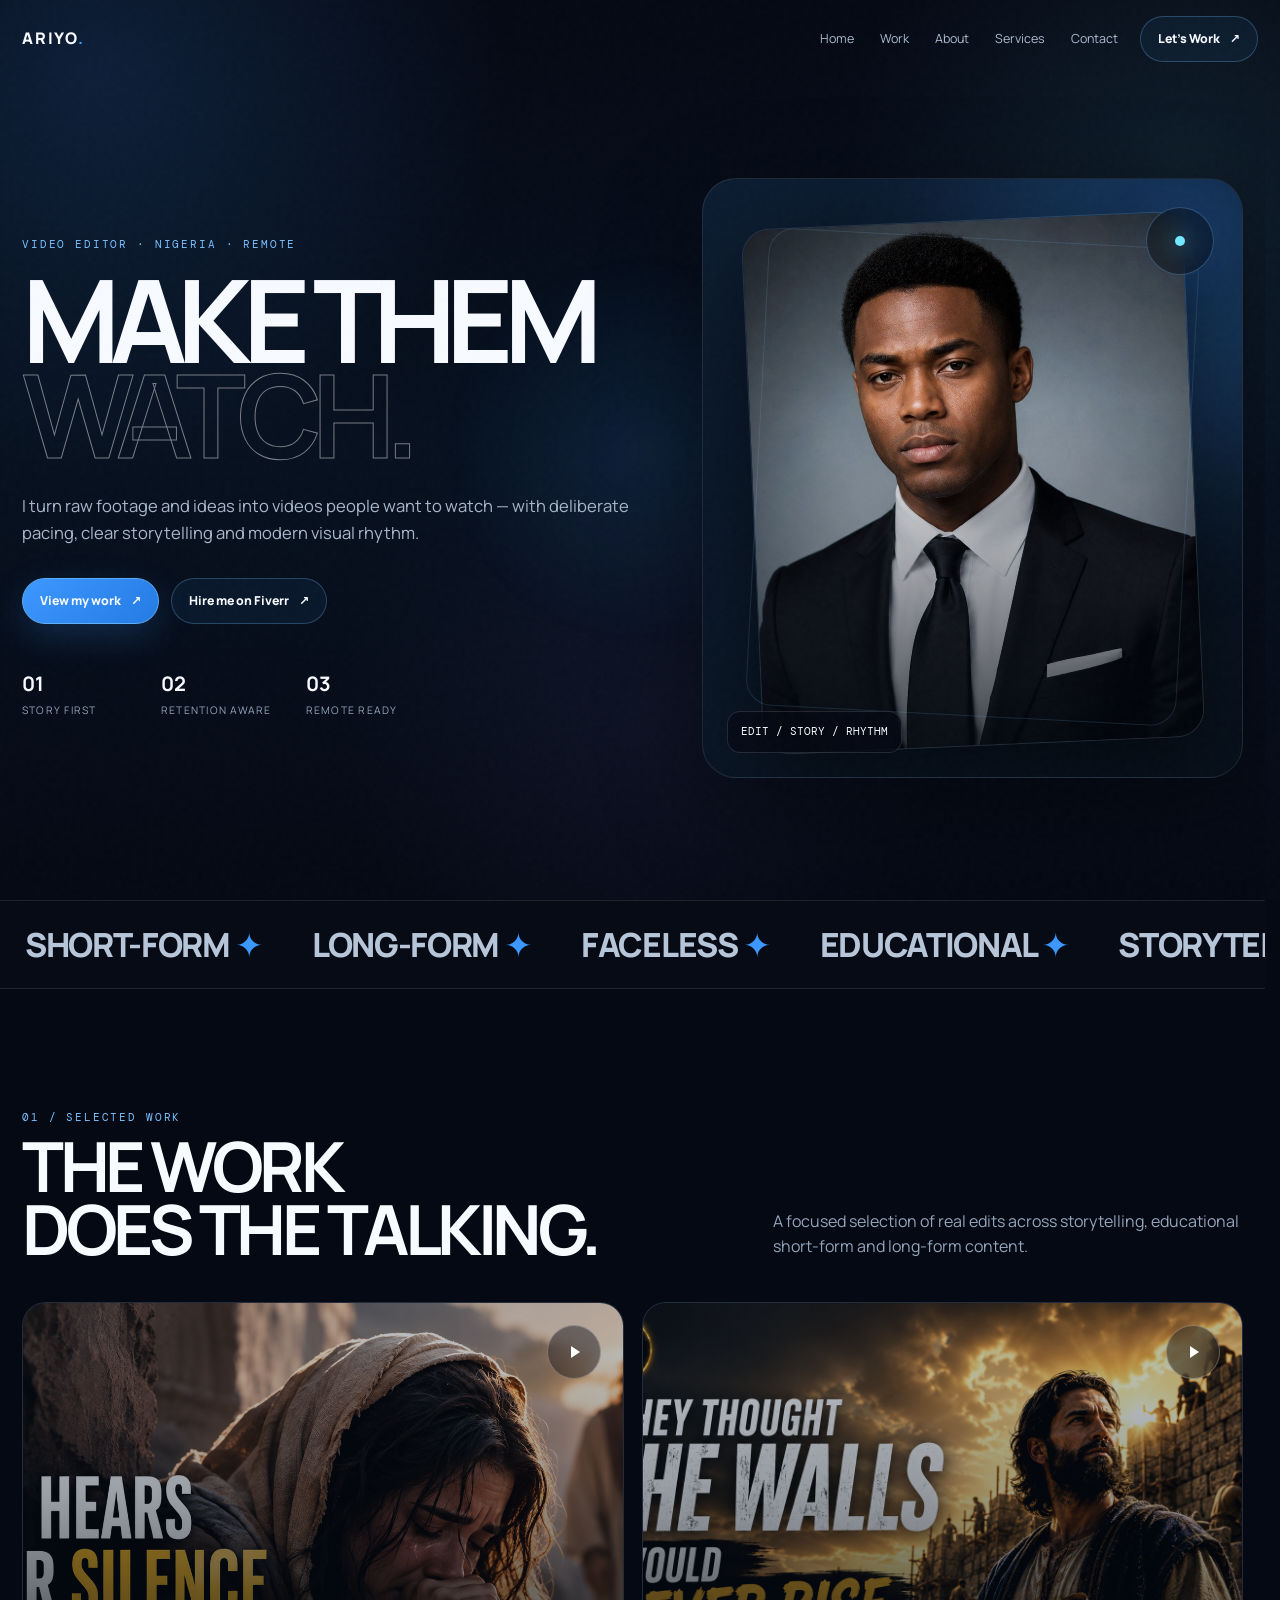
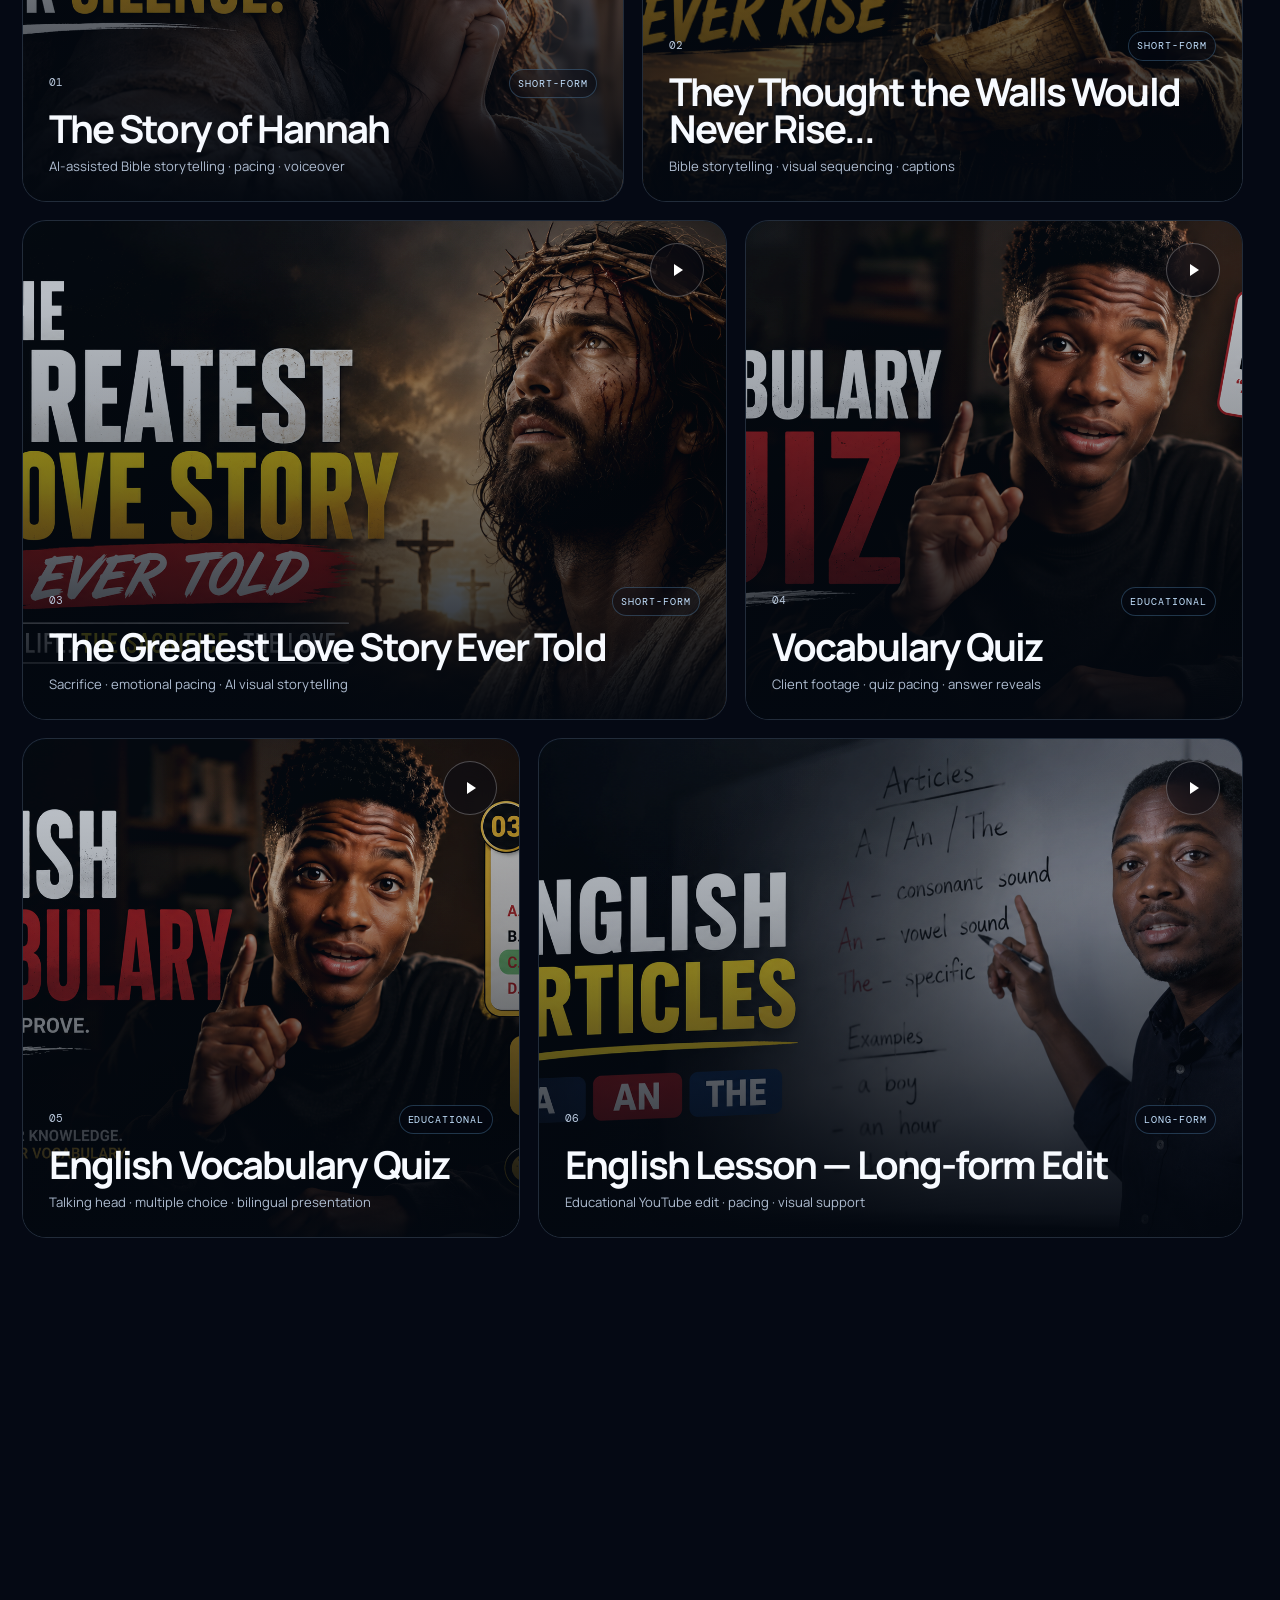
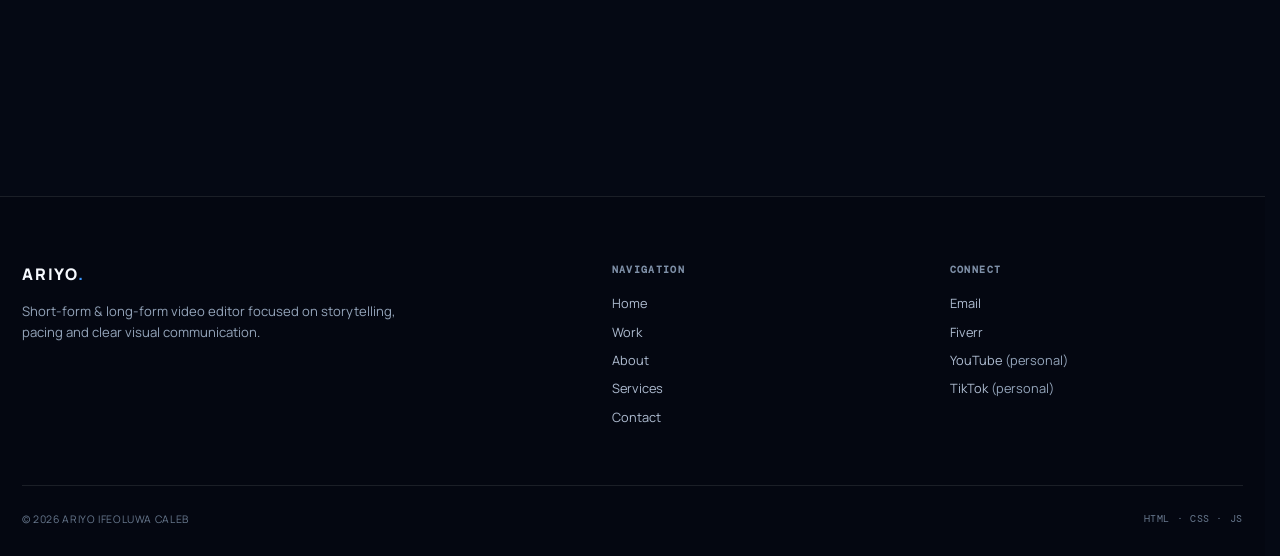
==== index.html @ 1260d775 "added files via upload added files via upload" ====
<!doctype html><html lang="en"><head><meta charset="utf-8"><meta name="viewport" content="width=device-width,initial-scale=1,viewport-fit=cover"><meta name="theme-color" content="#050914"><meta name="color-scheme" content="dark"><meta name="description" content="Ariyo Ifeoluwa Caleb — video editor specializing in short-form, long-form, educational and faceless content."><meta property="og:title" content="ARIYO — Video Editor Portfolio"><meta property="og:description" content="Ariyo Ifeoluwa Caleb — video editor specializing in short-form, long-form, educational and faceless content."><meta property="og:type" content="website"><link rel="icon" href="/assets/images/favicon.svg"><link rel="stylesheet" href="/assets/css/style.css"><title>ARIYO — Video Editor Portfolio</title></head><body><a class="skip" href="#main">Skip to content</a><div class="progress"></div><div class="cursor-glow"></div><div class="noise"></div><div class="page-loading"><div class="loader" aria-label="Loading"></div></div><header class="site-header"><div class="container nav"><a class="brand" href="/">ARIYO<span>.</span></a><button class="menu-btn" aria-label="Open navigation" aria-expanded="false"></button><nav class="nav-links" aria-label="Primary navigation"><a class="active" href="/">Home</a><a class="" href="/work/">Work</a><a class="" href="/about/">About</a><a class="" href="/services/">Services</a><a class="" href="/contact/">Contact</a></nav><a class="nav-cta" href="/contact/">Let's Work <span>↗</span></a></div></header><main id="main">
<section class="hero"><div class="container hero-grid"><div class="reveal"><div class="eyebrow">Video Editor · Nigeria · Remote</div><h1>MAKE THEM <span class="outline">WATCH.</span></h1><p class="hero-copy">I turn raw footage and ideas into videos people want to watch — with deliberate pacing, clear storytelling and modern visual rhythm.</p><div class="actions"><a class="btn primary magnetic" href="/work/">View my work <span class="arrow">↗</span></a><a class="btn magnetic" href="https://www.fiverr.com/caleb_ariyo" target="_blank" rel="noopener">Hire me on Fiverr <span class="arrow">↗</span></a></div><div class="hero-meta"><div class="stat"><strong>01</strong><span>Story first</span></div><div class="stat"><strong>02</strong><span>Retention aware</span></div><div class="stat"><strong>03</strong><span>Remote ready</span></div></div></div><div class="hero-visual reveal" data-tilt><div class="portrait-wrap"><img src="/assets/images/profile.jpg" alt="Ariyo Ifeoluwa Caleb" width="1000" height="1000" fetchpriority="high"><div class="portrait-shade"></div></div><div class="hero-orbit" aria-hidden="true"></div><div class="hero-badge mono">EDIT / STORY / RHYTHM</div></div></div></section>
<div class="marquee" aria-label="Services"><div class="marquee-track"><span>SHORT-FORM <b>✦</b></span><span>LONG-FORM <b>✦</b></span><span>FACELESS <b>✦</b></span><span>EDUCATIONAL <b>✦</b></span><span>STORYTELLING <b>✦</b></span><span>SHORT-FORM <b>✦</b></span><span>LONG-FORM <b>✦</b></span><span>FACELESS <b>✦</b></span><span>EDUCATIONAL <b>✦</b></span><span>STORYTELLING <b>✦</b></span></div></div>
<section><div class="container"><div class="section-head reveal"><div><div class="eyebrow">01 / Selected work</div><h2>THE WORK<br>DOES THE TALKING.</h2></div><p>A focused selection of real edits across storytelling, educational short-form and long-form content.</p></div><div class="work-grid"><a class="project-card reveal" data-tilt data-category="short-form faceless" href="/projects/hannah/"><div class="project-media"><img src="/assets/images/hannah.png" alt="The Story of Hannah project still" loading="lazy" width="960"><div class="project-overlay"></div></div><div class="play-indicator" aria-hidden="true"></div><div class="project-info"><div class="project-top"><span class="project-number">01</span><span class="tag">Short-form</span></div><h3>The Story of Hannah</h3><p>AI-assisted Bible storytelling · pacing · voiceover</p></div></a><a class="project-card reveal" data-tilt data-category="short-form faceless" href="/projects/nehemiah/"><div class="project-media"><img src="/assets/images/nehemiah.png" alt="They Thought the Walls Would Never Rise... project still" loading="lazy" width="960"><div class="project-overlay"></div></div><div class="play-indicator" aria-hidden="true"></div><div class="project-info"><div class="project-top"><span class="project-number">02</span><span class="tag">Short-form</span></div><h3>They Thought the Walls Would Never Rise...</h3><p>Bible storytelling · visual sequencing · captions</p></div></a><a class="project-card reveal" data-tilt data-category="short-form faceless" href="/projects/jesus-love/"><div class="project-media"><img src="/assets/images/jesus-love.png" alt="The Greatest Love Story Ever Told project still" loading="lazy" width="960"><div class="project-overlay"></div></div><div class="play-indicator" aria-hidden="true"></div><div class="project-info"><div class="project-top"><span class="project-number">03</span><span class="tag">Short-form</span></div><h3>The Greatest Love Story Ever Told</h3><p>Sacrifice · emotional pacing · AI visual storytelling</p></div></a><a class="project-card reveal" data-tilt data-category="short-form educational" href="/projects/quiz-1/"><div class="project-media"><img src="/assets/images/quiz-1.png" alt="Vocabulary Quiz project still" loading="lazy" width="960"><div class="project-overlay"></div></div><div class="play-indicator" aria-hidden="true"></div><div class="project-info"><div class="project-top"><span class="project-number">04</span><span class="tag">Educational</span></div><h3>Vocabulary Quiz</h3><p>Client footage · quiz pacing · answer reveals</p></div></a><a class="project-card reveal" data-tilt data-category="short-form educational" href="/projects/quiz-2/"><div class="project-media"><img src="/assets/images/quiz-2.png" alt="English Vocabulary Quiz project still" loading="lazy" width="960"><div class="project-overlay"></div></div><div class="play-indicator" aria-hidden="true"></div><div class="project-info"><div class="project-top"><span class="project-number">05</span><span class="tag">Educational</span></div><h3>English Vocabulary Quiz</h3><p>Talking head · multiple choice · bilingual presentation</p></div></a><a class="project-card reveal" data-tilt data-category="long-form educational" href="/projects/long-form/"><div class="project-media"><img src="/assets/images/long-form.png" alt="English Lesson — Long-form Edit project still" loading="lazy" width="960"><div class="project-overlay"></div></div><div class="play-indicator" aria-hidden="true"></div><div class="project-info"><div class="project-top"><span class="project-number">06</span><span class="tag">Long-form</span></div><h3>English Lesson — Long-form Edit</h3><p>Educational YouTube edit · pacing · visual support</p></div></a></div></div></section>
<section><div class="container split"><div class="reveal"><div class="eyebrow">02 / My approach</div></div><div class="reveal"><p class="big-copy">Good editing isn't about adding the most effects. It's about knowing <em>when to cut</em>, what to emphasize, and how to make the next second feel worth watching.</p><div class="feature-list"><div class="feature"><div class="num">01</div><div><h3>Story first</h3><p>Every cut should serve the idea, emotion or momentum of the video.</p></div></div><div class="feature"><div class="num">02</div><div><h3>Details matter</h3><p>Captions, sound, visual consistency and pacing all shape the final experience.</p></div></div><div class="feature"><div class="num">03</div><div><h3>Always learning</h3><p>I keep refining my workflow and exploring better ways to turn raw footage into engaging content.</p></div></div></div></div></div></section>
<section><div class="container"><div class="reel-strip"><div class="mini-panel reveal"><div class="eyebrow">SHORT-FORM</div><h3>Built for attention.</h3><p>Fast, clear edits for Reels, TikTok and YouTube Shorts — from talking heads to faceless storytelling.</p></div><div class="mini-panel reveal"><div class="eyebrow">LONG-FORM</div><h3>Built for clarity.</h3><p>Longer lessons and YouTube-style content shaped around structure, pacing and visual support.</p></div></div></div></section>
<section class="cta"><div class="container"><div class="cta-box reveal"><div class="eyebrow">03 / Start a project</div><h2>LET'S MAKE<br>SOMETHING WORTH WATCHING.</h2><a class="btn primary magnetic" href="/contact/">Start a conversation <span class="arrow">↗</span></a></div></div></section></main><footer class="footer"><div class="container"><div class="footer-grid"><div><a class="brand" href="/">ARIYO<span>.</span></a><p>Short-form & long-form video editor focused on storytelling, pacing and clear visual communication.</p></div><div><h4>Navigation</h4><a href="/">Home</a><a href="/work/">Work</a><a href="/about/">About</a><a href="/services/">Services</a><a href="/contact/">Contact</a></div><div><h4>Connect</h4><a href="mailto:cyrilcaleb12@gmail.com">Email</a><a href="https://www.fiverr.com/caleb_ariyo" target="_blank" rel="noopener">Fiverr</a><a href="https://www.youtube.com/@FaithMotives0" target="_blank" rel="noopener">YouTube <span class="muted">(personal)</span></a><a href="https://www.tiktok.com/@faithmotives0" target="_blank" rel="noopener">TikTok <span class="muted">(personal)</span></a></div></div><div class="copyright"><span>© <span data-year></span> ARIYO IFEOLUWA CALEB</span><span class="mono">HTML · CSS · JS</span></div></div></footer><script src="/assets/js/main.js"></script></body></html>
---- assets/css/style.css ----
@import url('https://fonts.googleapis.com/css2?family=DM+Mono:wght@400;500&family=Manrope:wght@400;500;600;700;800&display=swap');
:root{
 --bg:#050914;--bg-soft:#08111f;--panel:#0b1626;--panel-2:#0e1d31;--text:#f7faff;--muted:#94a4ba;--muted-2:#6f8098;
 --blue:#3c98ff;--blue-2:#78c1ff;--cyan:#73e9ff;--violet:#9b8cff;--lime:#c8ff73;--line:rgba(255,255,255,.095);--line-strong:rgba(120,193,255,.25);
 --max:1240px;--radius:24px;--ease:cubic-bezier(.2,.8,.2,1);--shadow:0 30px 100px rgba(0,0,0,.38);
}
*{box-sizing:border-box}html{scroll-behavior:smooth;scrollbar-gutter:stable}body{margin:0;background:var(--bg);color:var(--text);font-family:Manrope,system-ui,sans-serif;line-height:1.6;overflow-x:hidden}body:before{content:"";position:fixed;inset:0;z-index:-3;pointer-events:none;background:radial-gradient(circle at 8% 8%,rgba(60,152,255,.15),transparent 28%),radial-gradient(circle at 92% 18%,rgba(115,233,255,.08),transparent 24%),radial-gradient(circle at 50% 80%,rgba(155,140,255,.055),transparent 32%),linear-gradient(180deg,#050914 0%,#07111f 50%,#050914 100%)}body:after{content:"";position:fixed;inset:0;z-index:-2;pointer-events:none;opacity:.15;background-image:radial-gradient(rgba(255,255,255,.34) .5px,transparent .5px);background-size:6px 6px;mask-image:linear-gradient(to bottom,black,transparent 80%)}
a{color:inherit;text-decoration:none}button,input,textarea{font:inherit}button{cursor:pointer}img,video{display:block;max-width:100%}::selection{background:rgba(60,152,255,.3);color:#fff}.container{width:min(var(--max),calc(100% - 44px));margin-inline:auto}.mono,.eyebrow,.tag,.project-number,.meta-label{font-family:"DM Mono",monospace}.eyebrow{font-size:.68rem;letter-spacing:.17em;text-transform:uppercase;color:var(--blue-2)}.muted{color:var(--muted)}
.skip{position:fixed;left:16px;top:-80px;z-index:10000;padding:12px 16px;background:#fff;color:#000;border-radius:10px}.skip:focus{top:16px}.progress{position:fixed;top:0;left:0;height:2px;width:0;z-index:10001;background:linear-gradient(90deg,var(--blue),var(--cyan),var(--violet));box-shadow:0 0 20px rgba(60,152,255,.7)}
.cursor-glow{position:fixed;z-index:-1;width:420px;height:420px;border-radius:50%;pointer-events:none;transform:translate(-50%,-50%);background:radial-gradient(circle,rgba(60,152,255,.14),transparent 67%);filter:blur(12px);opacity:.8}.noise{position:fixed;inset:0;pointer-events:none;z-index:9998;opacity:.025;background-image:url("data:image/svg+xml,%3Csvg viewBox='0 0 180 180' xmlns='http://www.w3.org/2000/svg'%3E%3Cfilter id='n'%3E%3CfeTurbulence type='fractalNoise' baseFrequency='.9' numOctaves='3' stitchTiles='stitch'/%3E%3C/filter%3E%3Crect width='100%25' height='100%25' filter='url(%23n)' opacity='.8'/%3E%3C/svg%3E")}
.site-header{position:fixed;top:0;left:0;right:0;z-index:1000;padding:16px 0;transition:background .35s var(--ease),border-color .35s var(--ease),transform .35s var(--ease)}.site-header.scrolled{background:rgba(5,9,20,.72);backdrop-filter:blur(18px) saturate(130%);border-bottom:1px solid var(--line)}.nav{display:flex;align-items:center;gap:22px}.brand{font-size:1rem;font-weight:800;letter-spacing:.13em;margin-right:auto}.brand span{color:var(--blue)}.nav-links{display:flex;align-items:center;gap:26px}.nav-links a{position:relative;padding:8px 0;font-size:.78rem;color:#aebbd0}.nav-links a:after{content:"";position:absolute;left:0;bottom:2px;width:0;height:1px;background:var(--blue-2);transition:width .3s var(--ease)}.nav-links a:hover,.nav-links a.active{color:#fff}.nav-links a:hover:after,.nav-links a.active:after{width:100%}.nav-cta,.btn{display:inline-flex;align-items:center;justify-content:center;gap:10px;border:1px solid rgba(120,193,255,.28);background:rgba(60,152,255,.07);padding:12px 17px;border-radius:999px;font-size:.77rem;font-weight:800;transition:transform .35s var(--ease),box-shadow .35s var(--ease),border-color .35s var(--ease),background .35s var(--ease)}.btn.primary{background:linear-gradient(135deg,#3c98ff,#247be4);border-color:#5eafff;box-shadow:0 12px 35px rgba(60,152,255,.2)}.btn:hover,.nav-cta:hover{transform:translateY(-3px);border-color:rgba(120,193,255,.7);box-shadow:0 18px 48px rgba(60,152,255,.17)}.btn .arrow{transition:transform .3s var(--ease)}.btn:hover .arrow{transform:translate(3px,-2px)}.menu-btn{display:none;border:1px solid var(--line);background:rgba(255,255,255,.035);color:#fff;width:42px;height:42px;border-radius:13px;font-size:0}.menu-btn:before,.menu-btn:after{content:"";display:block;width:18px;height:1px;background:#fff;margin:5px auto;transition:.3s var(--ease)}.menu-btn.open:before{transform:translateY(3px) rotate(45deg)}.menu-btn.open:after{transform:translateY(-3px) rotate(-45deg)}
section{padding:120px 0;content-visibility:auto;contain-intrinsic-size:800px}.hero{min-height:100svh;padding:145px 0 90px;display:grid;align-items:center;position:relative}.hero-grid{display:grid;grid-template-columns:minmax(0,1.06fr) minmax(360px,.94fr);gap:70px;align-items:center}.hero h1{font-size:clamp(4rem,9vw,9.2rem);line-height:.83;letter-spacing:-.085em;margin:18px 0 30px;max-width:900px}.outline{color:transparent;-webkit-text-stroke:1px rgba(255,255,255,.45)}.hero-copy{font-size:1.04rem;color:#aab7ca;max-width:650px}.actions{display:flex;gap:12px;flex-wrap:wrap;margin-top:32px}.hero-meta{display:flex;gap:34px;flex-wrap:wrap;margin-top:44px}.stat{min-width:105px}.stat strong{display:block;font-size:1.25rem}.stat span{display:block;margin-top:2px;color:var(--muted);font-size:.65rem;letter-spacing:.12em;text-transform:uppercase}.hero-visual{position:relative;min-height:600px;border:1px solid var(--line);border-radius:34px;overflow:hidden;background:linear-gradient(145deg,#0d1d32,#07101b);box-shadow:var(--shadow);isolation:isolate}.hero-visual:before{content:"";position:absolute;width:420px;height:420px;right:-140px;top:-120px;border-radius:50%;background:rgba(60,152,255,.22);filter:blur(70px)}.hero-visual:after{content:"";position:absolute;inset:10%;border:1px solid rgba(120,193,255,.15);border-radius:26px;transform:rotate(3deg);transition:.7s var(--ease)}.hero-visual:hover:after{transform:rotate(0) scale(.985)}.portrait-wrap{position:absolute;inset:7% 9% 5%;border-radius:28px;overflow:hidden;border:1px solid rgba(255,255,255,.1);transform:rotate(-2.5deg);transition:.7s var(--ease);box-shadow:0 30px 80px rgba(0,0,0,.45)}.hero-visual:hover .portrait-wrap{transform:rotate(0) scale(1.02)}.portrait-wrap img{width:100%;height:100%;object-fit:cover;object-position:center top;filter:saturate(.9) contrast(1.04)}.portrait-shade{position:absolute;inset:0;background:linear-gradient(180deg,transparent 35%,rgba(3,8,16,.76) 100%)}.hero-badge{position:absolute;left:24px;bottom:24px;z-index:3;padding:11px 13px;border:1px solid rgba(255,255,255,.12);border-radius:13px;background:rgba(5,9,20,.62);backdrop-filter:blur(14px);font-size:.68rem}.hero-orbit{position:absolute;right:28px;top:28px;z-index:3;width:68px;height:68px;border-radius:50%;border:1px solid rgba(120,193,255,.3);display:grid;place-items:center;background:rgba(5,9,20,.38);backdrop-filter:blur(12px);box-shadow:0 0 50px rgba(60,152,255,.12)}.hero-orbit:after{content:"";width:10px;height:10px;border-radius:50%;background:var(--cyan);box-shadow:0 0 24px var(--cyan)}
.marquee{overflow:hidden;border-block:1px solid var(--line);padding:17px 0;background:rgba(255,255,255,.012)}.marquee-track{display:flex;width:max-content;animation:marquee 28s linear infinite}.marquee span{font-size:clamp(1.2rem,2.6vw,2.15rem);font-weight:800;letter-spacing:-.04em;padding:0 25px;color:#b7c5d8;white-space:nowrap}.marquee b{color:var(--blue)}@keyframes marquee{to{transform:translateX(-50%)}}
.section-head{display:flex;justify-content:space-between;align-items:end;gap:30px;margin-bottom:42px}.section-head h2{font-size:clamp(2.4rem,5.4vw,5.2rem);line-height:.9;letter-spacing:-.065em;margin:9px 0 0}.section-head>p{max-width:470px;color:var(--muted);margin:0}.work-grid{display:grid;grid-template-columns:repeat(12,1fr);gap:18px}.project-card{grid-column:span 6;min-height:500px;position:relative;overflow:hidden;border:1px solid var(--line);border-radius:var(--radius);background:var(--panel);isolation:isolate;transform-style:preserve-3d;transition:border-color .45s var(--ease),box-shadow .45s var(--ease),transform .2s linear}.project-card:nth-child(3){grid-column:span 7}.project-card:nth-child(4){grid-column:span 5}.project-card:nth-child(5){grid-column:span 5}.project-card:nth-child(6){grid-column:span 7}.project-media{position:absolute;inset:0;background:linear-gradient(145deg,#11253f,#07101a);overflow:hidden}.project-media img{width:100%;height:100%;object-fit:cover;opacity:.73;transition:transform .8s var(--ease),opacity .6s var(--ease),filter .6s var(--ease);filter:saturate(.88) contrast(1.05)}.project-overlay{position:absolute;inset:0;background:linear-gradient(180deg,rgba(3,8,16,.03) 15%,rgba(3,8,16,.18) 38%,rgba(3,8,16,.96) 100%)}.project-card:before{content:"";position:absolute;z-index:1;inset:0;background:radial-gradient(circle at var(--mx,50%) var(--my,50%),rgba(115,233,255,.16),transparent 28%);opacity:0;transition:opacity .35s}.project-card:hover{border-color:var(--line-strong);box-shadow:0 30px 90px rgba(0,0,0,.3)}.project-card:hover:before{opacity:1}.project-card:hover .project-media img{transform:scale(1.055);opacity:.9;filter:saturate(1) contrast(1.07)}.project-info{position:absolute;z-index:3;left:26px;right:26px;bottom:24px}.project-top{display:flex;justify-content:space-between;align-items:center;margin-bottom:12px}.project-number{font-size:.7rem;color:#b8c7db}.tag{font-size:.61rem;text-transform:uppercase;letter-spacing:.1em;color:#c4e2ff;border:1px solid rgba(120,193,255,.25);padding:6px 8px;border-radius:999px;background:rgba(5,9,20,.3);backdrop-filter:blur(8px)}.project-info h3{font-size:clamp(1.55rem,3vw,2.7rem);line-height:.98;letter-spacing:-.05em;margin:0 0 8px}.project-info p{margin:0;color:#aebcd0;font-size:.82rem;max-width:650px}.play-indicator{position:absolute;z-index:4;right:22px;top:22px;width:54px;height:54px;border:1px solid rgba(255,255,255,.26);border-radius:50%;display:grid;place-items:center;background:rgba(5,9,20,.42);backdrop-filter:blur(12px);transition:.4s var(--ease)}.play-indicator:after{content:"";margin-left:3px;border-left:9px solid #fff;border-top:6px solid transparent;border-bottom:6px solid transparent}.project-card:hover .play-indicator{background:var(--blue);border-color:#79c4ff;transform:scale(1.08)}
.reel-strip{display:grid;grid-template-columns:1fr 1fr;gap:18px;margin-top:18px}.mini-panel{border:1px solid var(--line);border-radius:22px;background:linear-gradient(145deg,rgba(255,255,255,.035),rgba(255,255,255,.012));padding:26px;min-height:180px;position:relative;overflow:hidden}.mini-panel:after{content:"";position:absolute;width:170px;height:170px;right:-60px;bottom:-70px;background:rgba(60,152,255,.12);filter:blur(35px);border-radius:50%}.mini-panel h3{margin:8px 0 5px;font-size:1.35rem}.mini-panel p{color:var(--muted);margin:0;max-width:520px}
.split{display:grid;grid-template-columns:.72fr 1.28fr;gap:90px}.big-copy{font-size:clamp(1.9rem,3.8vw,4rem);line-height:1.03;letter-spacing:-.055em;margin:0}.big-copy em{color:var(--blue-2);font-style:normal}.feature-list{border-top:1px solid var(--line);margin-top:46px}.feature{display:grid;grid-template-columns:58px 1fr;gap:18px;padding:24px 0;border-bottom:1px solid var(--line)}.feature .num{font-family:"DM Mono";color:var(--blue-2)}.feature h3{margin:0 0 4px;font-size:1.08rem}.feature p{margin:0;color:var(--muted);max-width:650px}
.cta{padding:90px 0 125px}.cta-box{position:relative;overflow:hidden;border:1px solid rgba(120,193,255,.2);border-radius:32px;padding:72px 40px;text-align:center;background:radial-gradient(circle at 80% 10%,rgba(60,152,255,.2),transparent 30%),radial-gradient(circle at 20% 100%,rgba(155,140,255,.1),transparent 35%),linear-gradient(145deg,#0b1729,#07101c);box-shadow:var(--shadow)}.cta-box:before{content:"";position:absolute;inset:14px;border:1px solid rgba(255,255,255,.045);border-radius:24px;pointer-events:none}.cta h2{font-size:clamp(3rem,7.5vw,7.7rem);line-height:.87;letter-spacing:-.075em;max-width:950px;margin:14px auto 30px}
.page-hero{padding:165px 0 85px}.page-hero h1,.case-hero h1{font-size:clamp(3.8rem,9vw,9rem);line-height:.83;letter-spacing:-.085em;margin:15px 0 25px}.page-hero p{max-width:680px;color:var(--muted);font-size:1.03rem}.filters{display:flex;gap:8px;flex-wrap:wrap;margin-bottom:30px}.filter{border:1px solid var(--line);background:rgba(255,255,255,.02);color:#9cabc0;padding:10px 14px;border-radius:999px;font-size:.72rem;text-transform:uppercase;letter-spacing:.05em;transition:.3s}.filter:hover,.filter.active{color:#fff;border-color:rgba(120,193,255,.4);background:rgba(60,152,255,.13)}
.about-grid{display:grid;grid-template-columns:.8fr 1.2fr;gap:70px;align-items:start}.about-photo{border-radius:28px;overflow:hidden;border:1px solid var(--line);background:var(--panel);position:sticky;top:105px}.about-photo img{width:100%;aspect-ratio:1/1.15;object-fit:cover;object-position:center top}.about-copy h2{font-size:clamp(2.2rem,5vw,4.8rem);line-height:.93;letter-spacing:-.06em;margin:0 0 24px}.pill-row{display:flex;gap:8px;flex-wrap:wrap;margin:25px 0}.pill{font-family:"DM Mono";font-size:.65rem;border:1px solid var(--line);padding:8px 10px;border-radius:999px;color:#b7c5d8}.values{display:grid;gap:0;border-top:1px solid var(--line);margin-top:45px}.value{display:grid;grid-template-columns:75px 1fr;gap:20px;padding:25px 0;border-bottom:1px solid var(--line)}.value strong{font-family:"DM Mono";color:var(--blue-2)}.value h3{margin:0 0 5px}.value p{margin:0;color:var(--muted)}
.services-grid{display:grid;grid-template-columns:repeat(2,1fr);gap:16px}.service{padding:32px;border:1px solid var(--line);border-radius:24px;background:linear-gradient(145deg,rgba(255,255,255,.035),rgba(255,255,255,.012));position:relative;overflow:hidden;min-height:250px;transition:.45s var(--ease)}.service:hover{transform:translateY(-6px);border-color:var(--line-strong);box-shadow:0 25px 70px rgba(0,0,0,.22)}.service .service-no{font-family:"DM Mono";color:var(--blue-2);font-size:.7rem}.service h2{font-size:clamp(1.6rem,3vw,2.6rem);line-height:.95;letter-spacing:-.045em;margin:28px 0 10px}.service p{color:var(--muted);max-width:500px}.service .chips{display:flex;gap:6px;flex-wrap:wrap;margin-top:22px}.chip{font-size:.62rem;padding:6px 8px;border:1px solid var(--line);border-radius:999px;color:#aebcd0}
.case-hero{padding:165px 0 55px}.case-meta{display:flex;gap:8px;flex-wrap:wrap}.case-meta span{border:1px solid var(--line);padding:7px 10px;border-radius:999px;color:#b6c5d8;font-size:.67rem}.case-layout{display:grid;grid-template-columns:minmax(0,1.45fr) minmax(260px,.55fr);gap:50px;align-items:start}.case-video{border:1px solid var(--line);border-radius:28px;overflow:hidden;background:#02050a;box-shadow:var(--shadow);position:relative}.case-video video{width:100%;height:auto;max-height:78vh;object-fit:contain;background:#02050a}.video-empty{aspect-ratio:16/9;display:grid;place-items:center;padding:30px;text-align:center;background:radial-gradient(circle at 50% 20%,rgba(60,152,255,.16),transparent 35%),#07101c}.video-empty .empty-inner{max-width:540px}.video-empty strong{display:block;font-size:1.2rem}.video-empty p{color:var(--muted);font-size:.82rem}.case-sidebar{border:1px solid var(--line);border-radius:22px;padding:24px;background:rgba(255,255,255,.025);position:sticky;top:105px}.meta-block{padding:0 0 20px;margin-bottom:20px;border-bottom:1px solid var(--line)}.meta-block:last-child{border-bottom:0;margin-bottom:0;padding-bottom:0}.meta-label{display:block;color:var(--muted-2);font-size:.61rem;letter-spacing:.12em;text-transform:uppercase;margin-bottom:7px}.meta-block strong{font-size:.88rem}.case-content{max-width:880px;margin-top:70px}.case-content h2{font-size:clamp(2rem,4vw,3.6rem);line-height:.95;letter-spacing:-.055em;margin:0 0 16px}.case-content p{color:#b4c0d1;max-width:820px}.case-sections{display:grid;grid-template-columns:1fr 1fr;gap:18px;margin-top:35px}.case-card{border-top:1px solid var(--line);padding-top:18px}.case-card h3{margin:0 0 8px;font-size:1rem}.case-card p{font-size:.86rem;margin:0}.role-list{display:flex;gap:7px;flex-wrap:wrap;margin-top:15px}.role-list span{font-family:"DM Mono";font-size:.62rem;padding:7px 9px;border:1px solid var(--line);border-radius:999px;color:#b7c6d9}.next-project{margin-top:100px;padding:28px 0;border-top:1px solid var(--line);display:flex;justify-content:space-between;gap:20px;align-items:center}.next-project strong{font-size:clamp(1.4rem,3vw,2.5rem);letter-spacing:-.04em}
.contact-grid{display:grid;grid-template-columns:.7fr 1.3fr;gap:80px}.contact-copy h2{font-size:clamp(2.5rem,6vw,6rem);line-height:.9;letter-spacing:-.07em;margin:10px 0 20px}.contact-copy p{color:var(--muted);max-width:480px}.contact-links{display:grid;gap:8px;margin-top:32px}.contact-link{display:flex;align-items:center;justify-content:space-between;padding:16px 0;border-bottom:1px solid var(--line);font-size:.9rem}.contact-link span:last-child{color:var(--blue-2)}.contact-form{border:1px solid var(--line);border-radius:26px;padding:30px;background:linear-gradient(145deg,rgba(255,255,255,.035),rgba(255,255,255,.012))}.field{margin-bottom:17px}.field label{display:block;font-size:.68rem;color:#9babc0;text-transform:uppercase;letter-spacing:.1em;margin-bottom:7px}.field input,.field textarea{width:100%;border:1px solid var(--line);background:#07101d;color:#fff;border-radius:13px;padding:13px 14px;outline:0;transition:.25s}.field textarea{min-height:155px;resize:vertical}.field input:focus,.field textarea:focus{border-color:rgba(120,193,255,.6);box-shadow:0 0 0 4px rgba(60,152,255,.08)}.form-note{color:var(--muted);font-size:.72rem;margin-top:12px}.form-status{margin-top:14px;color:var(--cyan);font-size:.78rem}
.footer{border-top:1px solid var(--line);padding:65px 0 28px;background:rgba(0,0,0,.12)}.footer-grid{display:grid;grid-template-columns:1.3fr .7fr .7fr;gap:45px}.footer p{color:var(--muted);max-width:380px;font-size:.82rem}.footer h4{font-family:"DM Mono";font-size:.65rem;text-transform:uppercase;letter-spacing:.13em;color:#7f90a8;margin:0 0 14px}.footer-grid>div:not(:first-child) a{display:block;color:#aebbd0;font-size:.8rem;margin:8px 0}.footer-grid>div:not(:first-child) a:hover{color:#fff}.copyright{display:flex;justify-content:space-between;gap:20px;padding-top:25px;margin-top:50px;border-top:1px solid var(--line);color:#68788e;font-size:.65rem;letter-spacing:.06em}
.reveal{opacity:0;transform:translateY(26px);transition:opacity .8s var(--ease),transform .8s var(--ease)}.reveal.is-visible{opacity:1;transform:none}.stagger>*{--i:0}.magnetic{will-change:transform}.page-loading{position:fixed;inset:0;background:#050914;z-index:99999;display:grid;place-items:center;transition:opacity .45s var(--ease),visibility .45s}.page-loading.hide{opacity:0;visibility:hidden}.loader{width:90px;height:1px;background:rgba(255,255,255,.1);position:relative;overflow:hidden}.loader:after{content:"";position:absolute;left:-50%;width:50%;height:100%;background:linear-gradient(90deg,transparent,var(--blue),var(--cyan),transparent);animation:load 1.1s infinite}@keyframes load{to{left:100%}}
.not-found{min-height:70vh;display:grid;place-items:center;text-align:center}.not-found h1{font-size:clamp(6rem,18vw,13rem);line-height:.8;letter-spacing:-.09em;margin:0}.not-found p{color:var(--muted)}
.youtube-video { position: relative; width: 100%;aspect-ratio: 16 / 9;overflow: hidden;border-radius: 20px;background: #080b12;box-shadow: 0 20px 60px rgba(0, 0, 0, 0.35);}
.youtube-video iframe {position: absolute;inset: 0;width: 100%;height: 100%;border: 0;}
@media (max-width:980px){.container{width:min(var(--max),calc(100% - 34px))}.nav-links{display:none;position:absolute;left:17px;right:17px;top:69px;padding:14px;background:rgba(7,15,28,.95);backdrop-filter:blur(18px);border:1px solid var(--line);border-radius:18px;box-shadow:0 25px 70px rgba(0,0,0,.4);flex-direction:column;align-items:stretch;gap:2px}.nav-links.open{display:flex}.nav-links a{padding:13px 10px;border-bottom:1px solid rgba(255,255,255,.05)}.nav-links a:last-child{border-bottom:0}.menu-btn{display:block}.nav-cta{display:none}.hero-grid,.split,.about-grid,.contact-grid,.case-layout{grid-template-columns:1fr}.hero{padding-top:125px}.hero-visual{min-height:620px;max-width:760px;width:100%;margin-inline:auto}.about-photo,.case-sidebar{position:static}.case-layout{gap:28px}.case-video{order:1}.case-sidebar{order:2}.project-card,.project-card:nth-child(3),.project-card:nth-child(4),.project-card:nth-child(5),.project-card:nth-child(6){grid-column:span 6}.section-head{align-items:start;flex-direction:column}.services-grid{grid-template-columns:1fr}.footer-grid{grid-template-columns:1fr 1fr}.footer-grid>div:first-child{grid-column:span 2}}
@media (max-width:680px){section{padding:82px 0}.container{width:calc(100% - 28px)}.hero{min-height:auto;padding:118px 0 65px}.hero-grid{gap:38px}.hero h1{font-size:clamp(3.5rem,18vw,6rem);margin-bottom:22px}.hero-copy{font-size:.94rem}.hero-meta{gap:20px;margin-top:30px}.hero-visual{min-height:520px;border-radius:25px}.portrait-wrap{inset:5% 7% 4%;border-radius:21px}.hero-orbit{width:56px;height:56px;right:18px;top:18px}.hero-badge{left:17px;bottom:17px}.marquee{padding:13px 0}.marquee span{font-size:1.05rem;padding:0 17px}.section-head{margin-bottom:28px}.section-head h2{font-size:clamp(2.4rem,13vw,4.6rem)}.work-grid{display:grid;grid-template-columns:1fr;gap:13px}.project-card,.project-card:nth-child(n){grid-column:1;min-height:430px;border-radius:20px}.project-info{left:18px;right:18px;bottom:18px}.project-info h3{font-size:clamp(1.55rem,8vw,2.3rem)}.play-indicator{width:48px;height:48px;right:17px;top:17px}.reel-strip{grid-template-columns:1fr}.split{gap:35px}.big-copy{font-size:clamp(1.9rem,9vw,3rem)}.feature{grid-template-columns:42px 1fr;gap:13px}.cta{padding:60px 0 85px}.cta-box{padding:52px 18px;border-radius:25px}.cta-box:before{inset:9px;border-radius:18px}.cta h2{font-size:clamp(2.7rem,13vw,5rem)}.page-hero{padding:125px 0 55px}.page-hero h1,.case-hero h1{font-size:clamp(3.5rem,17vw,6rem)}.filters{overflow-x:auto;flex-wrap:nowrap;padding-bottom:4px;scrollbar-width:none}.filters::-webkit-scrollbar{display:none}.filter{flex:0 0 auto}.about-copy h2{font-size:clamp(2.4rem,12vw,4rem)}.about-photo img{aspect-ratio:1/1.1}.case-hero{padding:125px 0 40px}.case-video{border-radius:20px}.case-video video{max-height:none}.video-empty{aspect-ratio:9/16}.case-content{margin-top:50px}.case-sections{grid-template-columns:1fr}.next-project{margin-top:70px;align-items:flex-start;flex-direction:column}.contact-grid{gap:45px}.contact-copy h2{font-size:clamp(3rem,14vw,5.5rem)}.contact-form{padding:21px;border-radius:21px}.footer{padding-top:50px}.footer-grid{grid-template-columns:1fr}.footer-grid>div:first-child{grid-column:auto}.copyright{flex-direction:column;gap:8px;margin-top:35px}.cursor-glow{display:none}.noise{opacity:.018}}
@media (hover:none),(pointer:coarse){.cursor-glow{display:none}.project-card:hover{box-shadow:none}.project-card:hover .project-media img{transform:none}.project-card:hover .play-indicator{transform:none}.service:hover{transform:none}.hero-visual:hover .portrait-wrap{transform:rotate(-2.5deg)}}
@media (prefers-reduced-motion:reduce){html{scroll-behavior:auto}.marquee-track{animation:none}.reveal{opacity:1;transform:none;transition:none}*,*:before,*:after{animation-duration:.001ms!important;animation-iteration-count:1!important;transition-duration:.001ms!important}}
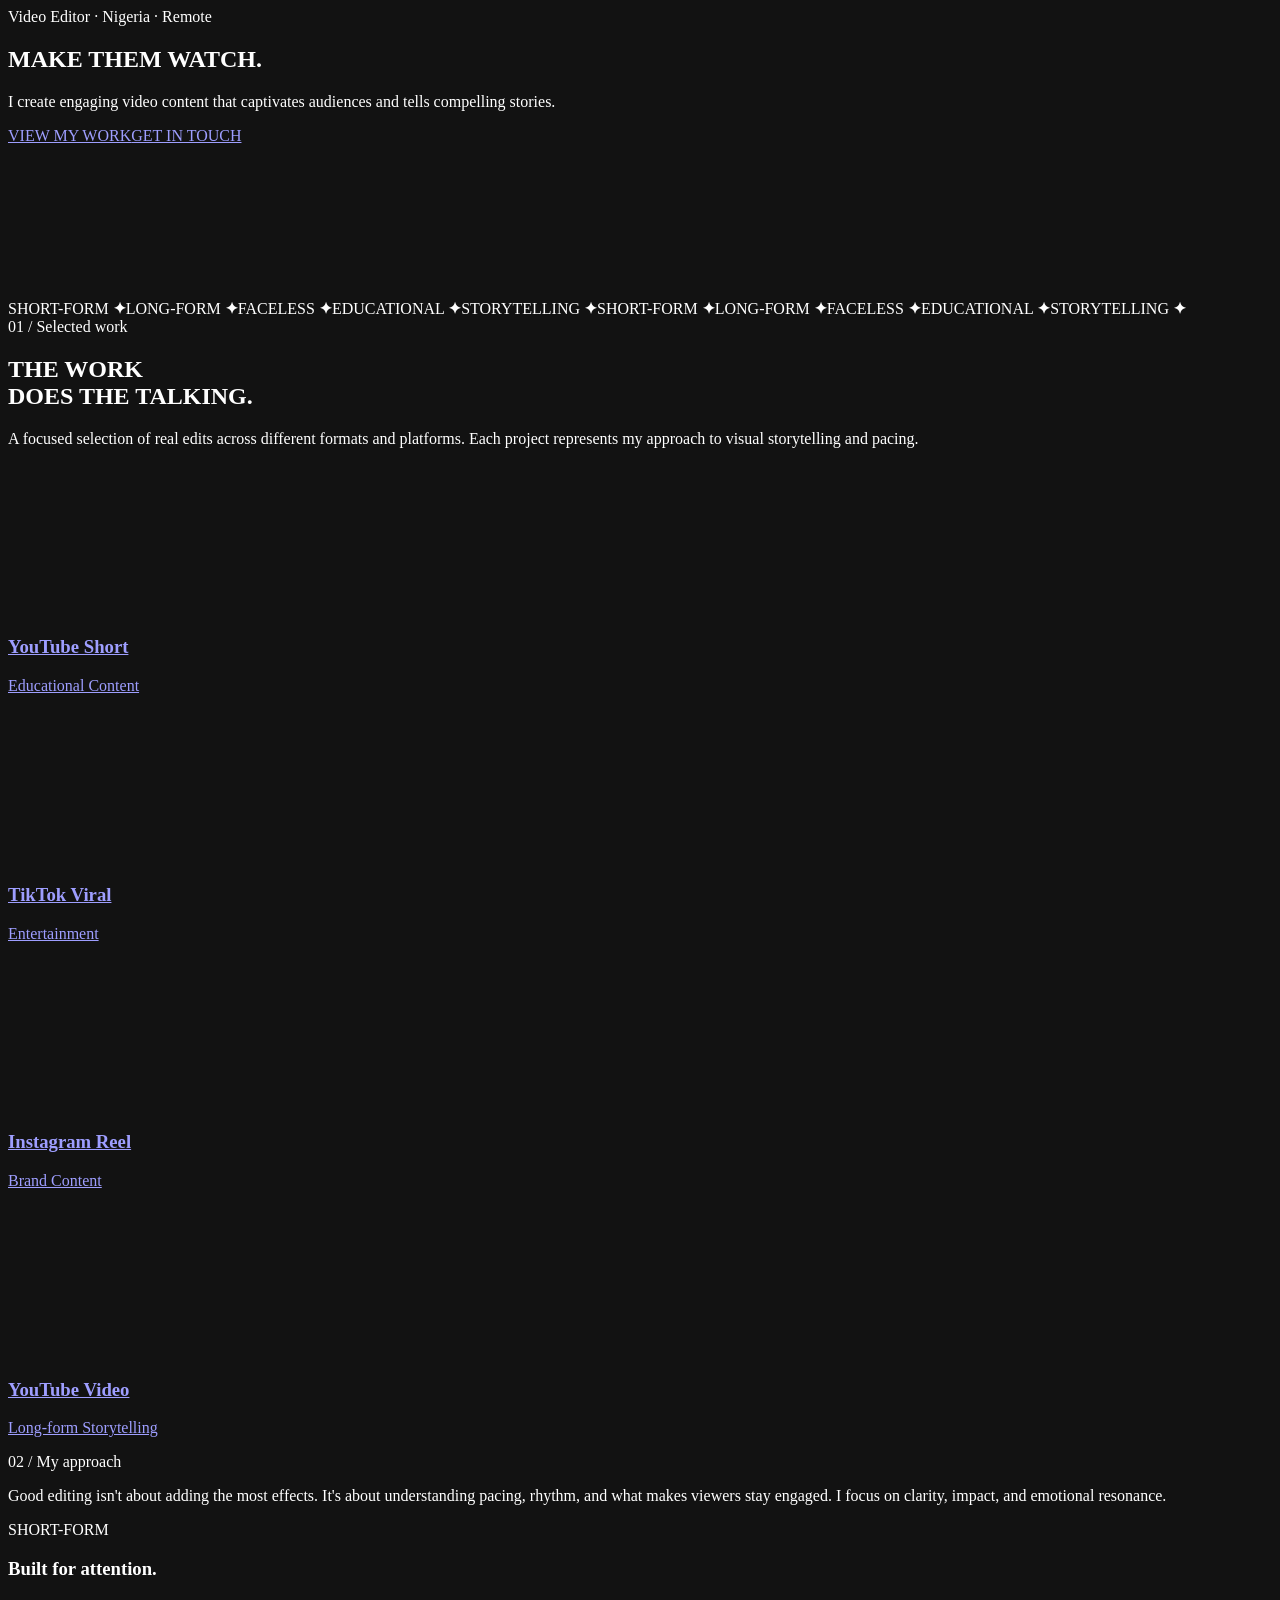
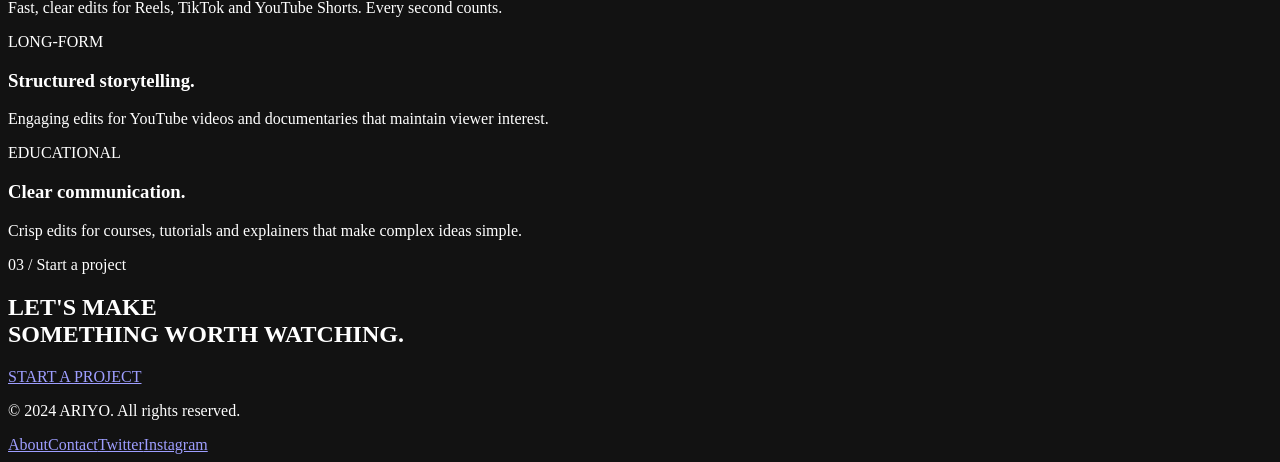
==== commit e347b32c: "Add Google Site Verification meta tag" ====
--- a/index.html
+++ b/index.html
@@ -1,7 +1 @@
-<!doctype html><html lang="en"><head><meta charset="utf-8"><meta name="viewport" content="width=device-width,initial-scale=1,viewport-fit=cover"><meta name="theme-color" content="#050914"><meta name="color-scheme" content="dark"><meta name="description" content="Ariyo Ifeoluwa Caleb — video editor specializing in short-form, long-form, educational and faceless content."><meta property="og:title" content="ARIYO — Video Editor Portfolio"><meta property="og:description" content="Ariyo Ifeoluwa Caleb — video editor specializing in short-form, long-form, educational and faceless content."><meta property="og:type" content="website"><link rel="icon" href="/assets/images/favicon.svg"><link rel="stylesheet" href="/assets/css/style.css"><title>ARIYO — Video Editor Portfolio</title></head><body><a class="skip" href="#main">Skip to content</a><div class="progress"></div><div class="cursor-glow"></div><div class="noise"></div><div class="page-loading"><div class="loader" aria-label="Loading"></div></div><header class="site-header"><div class="container nav"><a class="brand" href="/">ARIYO<span>.</span></a><button class="menu-btn" aria-label="Open navigation" aria-expanded="false"></button><nav class="nav-links" aria-label="Primary navigation"><a class="active" href="/">Home</a><a class="" href="/work/">Work</a><a class="" href="/about/">About</a><a class="" href="/services/">Services</a><a class="" href="/contact/">Contact</a></nav><a class="nav-cta" href="/contact/">Let's Work <span>↗</span></a></div></header><main id="main">
-<section class="hero"><div class="container hero-grid"><div class="reveal"><div class="eyebrow">Video Editor · Nigeria · Remote</div><h1>MAKE THEM <span class="outline">WATCH.</span></h1><p class="hero-copy">I turn raw footage and ideas into videos people want to watch — with deliberate pacing, clear storytelling and modern visual rhythm.</p><div class="actions"><a class="btn primary magnetic" href="/work/">View my work <span class="arrow">↗</span></a><a class="btn magnetic" href="https://www.fiverr.com/caleb_ariyo" target="_blank" rel="noopener">Hire me on Fiverr <span class="arrow">↗</span></a></div><div class="hero-meta"><div class="stat"><strong>01</strong><span>Story first</span></div><div class="stat"><strong>02</strong><span>Retention aware</span></div><div class="stat"><strong>03</strong><span>Remote ready</span></div></div></div><div class="hero-visual reveal" data-tilt><div class="portrait-wrap"><img src="/assets/images/profile.jpg" alt="Ariyo Ifeoluwa Caleb" width="1000" height="1000" fetchpriority="high"><div class="portrait-shade"></div></div><div class="hero-orbit" aria-hidden="true"></div><div class="hero-badge mono">EDIT / STORY / RHYTHM</div></div></div></section>
-<div class="marquee" aria-label="Services"><div class="marquee-track"><span>SHORT-FORM <b>✦</b></span><span>LONG-FORM <b>✦</b></span><span>FACELESS <b>✦</b></span><span>EDUCATIONAL <b>✦</b></span><span>STORYTELLING <b>✦</b></span><span>SHORT-FORM <b>✦</b></span><span>LONG-FORM <b>✦</b></span><span>FACELESS <b>✦</b></span><span>EDUCATIONAL <b>✦</b></span><span>STORYTELLING <b>✦</b></span></div></div>
-<section><div class="container"><div class="section-head reveal"><div><div class="eyebrow">01 / Selected work</div><h2>THE WORK<br>DOES THE TALKING.</h2></div><p>A focused selection of real edits across storytelling, educational short-form and long-form content.</p></div><div class="work-grid"><a class="project-card reveal" data-tilt data-category="short-form faceless" href="/projects/hannah/"><div class="project-media"><img src="/assets/images/hannah.png" alt="The Story of Hannah project still" loading="lazy" width="960"><div class="project-overlay"></div></div><div class="play-indicator" aria-hidden="true"></div><div class="project-info"><div class="project-top"><span class="project-number">01</span><span class="tag">Short-form</span></div><h3>The Story of Hannah</h3><p>AI-assisted Bible storytelling · pacing · voiceover</p></div></a><a class="project-card reveal" data-tilt data-category="short-form faceless" href="/projects/nehemiah/"><div class="project-media"><img src="/assets/images/nehemiah.png" alt="They Thought the Walls Would Never Rise... project still" loading="lazy" width="960"><div class="project-overlay"></div></div><div class="play-indicator" aria-hidden="true"></div><div class="project-info"><div class="project-top"><span class="project-number">02</span><span class="tag">Short-form</span></div><h3>They Thought the Walls Would Never Rise...</h3><p>Bible storytelling · visual sequencing · captions</p></div></a><a class="project-card reveal" data-tilt data-category="short-form faceless" href="/projects/jesus-love/"><div class="project-media"><img src="/assets/images/jesus-love.png" alt="The Greatest Love Story Ever Told project still" loading="lazy" width="960"><div class="project-overlay"></div></div><div class="play-indicator" aria-hidden="true"></div><div class="project-info"><div class="project-top"><span class="project-number">03</span><span class="tag">Short-form</span></div><h3>The Greatest Love Story Ever Told</h3><p>Sacrifice · emotional pacing · AI visual storytelling</p></div></a><a class="project-card reveal" data-tilt data-category="short-form educational" href="/projects/quiz-1/"><div class="project-media"><img src="/assets/images/quiz-1.png" alt="Vocabulary Quiz project still" loading="lazy" width="960"><div class="project-overlay"></div></div><div class="play-indicator" aria-hidden="true"></div><div class="project-info"><div class="project-top"><span class="project-number">04</span><span class="tag">Educational</span></div><h3>Vocabulary Quiz</h3><p>Client footage · quiz pacing · answer reveals</p></div></a><a class="project-card reveal" data-tilt data-category="short-form educational" href="/projects/quiz-2/"><div class="project-media"><img src="/assets/images/quiz-2.png" alt="English Vocabulary Quiz project still" loading="lazy" width="960"><div class="project-overlay"></div></div><div class="play-indicator" aria-hidden="true"></div><div class="project-info"><div class="project-top"><span class="project-number">05</span><span class="tag">Educational</span></div><h3>English Vocabulary Quiz</h3><p>Talking head · multiple choice · bilingual presentation</p></div></a><a class="project-card reveal" data-tilt data-category="long-form educational" href="/projects/long-form/"><div class="project-media"><img src="/assets/images/long-form.png" alt="English Lesson — Long-form Edit project still" loading="lazy" width="960"><div class="project-overlay"></div></div><div class="play-indicator" aria-hidden="true"></div><div class="project-info"><div class="project-top"><span class="project-number">06</span><span class="tag">Long-form</span></div><h3>English Lesson — Long-form Edit</h3><p>Educational YouTube edit · pacing · visual support</p></div></a></div></div></section>
-<section><div class="container split"><div class="reveal"><div class="eyebrow">02 / My approach</div></div><div class="reveal"><p class="big-copy">Good editing isn't about adding the most effects. It's about knowing <em>when to cut</em>, what to emphasize, and how to make the next second feel worth watching.</p><div class="feature-list"><div class="feature"><div class="num">01</div><div><h3>Story first</h3><p>Every cut should serve the idea, emotion or momentum of the video.</p></div></div><div class="feature"><div class="num">02</div><div><h3>Details matter</h3><p>Captions, sound, visual consistency and pacing all shape the final experience.</p></div></div><div class="feature"><div class="num">03</div><div><h3>Always learning</h3><p>I keep refining my workflow and exploring better ways to turn raw footage into engaging content.</p></div></div></div></div></div></section>
-<section><div class="container"><div class="reel-strip"><div class="mini-panel reveal"><div class="eyebrow">SHORT-FORM</div><h3>Built for attention.</h3><p>Fast, clear edits for Reels, TikTok and YouTube Shorts — from talking heads to faceless storytelling.</p></div><div class="mini-panel reveal"><div class="eyebrow">LONG-FORM</div><h3>Built for clarity.</h3><p>Longer lessons and YouTube-style content shaped around structure, pacing and visual support.</p></div></div></div></section>
-<section class="cta"><div class="container"><div class="cta-box reveal"><div class="eyebrow">03 / Start a project</div><h2>LET'S MAKE<br>SOMETHING WORTH WATCHING.</h2><a class="btn primary magnetic" href="/contact/">Start a conversation <span class="arrow">↗</span></a></div></div></section></main><footer class="footer"><div class="container"><div class="footer-grid"><div><a class="brand" href="/">ARIYO<span>.</span></a><p>Short-form & long-form video editor focused on storytelling, pacing and clear visual communication.</p></div><div><h4>Navigation</h4><a href="/">Home</a><a href="/work/">Work</a><a href="/about/">About</a><a href="/services/">Services</a><a href="/contact/">Contact</a></div><div><h4>Connect</h4><a href="mailto:cyrilcaleb12@gmail.com">Email</a><a href="https://www.fiverr.com/caleb_ariyo" target="_blank" rel="noopener">Fiverr</a><a href="https://www.youtube.com/@FaithMotives0" target="_blank" rel="noopener">YouTube <span class="muted">(personal)</span></a><a href="https://www.tiktok.com/@faithmotives0" target="_blank" rel="noopener">TikTok <span class="muted">(personal)</span></a></div></div><div class="copyright"><span>© <span data-year></span> ARIYO IFEOLUWA CALEB</span><span class="mono">HTML · CSS · JS</span></div></div></footer><script src="/assets/js/main.js"></script></body></html>+<!doctype html><html lang="en"><head><meta charset="utf-8"><meta name="viewport" content="width=device-width,initial-scale=1,viewport-fit=cover"><meta name="theme-color" content="#050914"><meta name="color-scheme" content="dark"><meta property="og:type" content="website"><meta property="og:title" content="ARIYO — Video Editor"><meta property="og:description" content="Short-form & long-form video editor focused on storytelling, pacing and visual communication."><meta property="og:image" content="https://caleb-ariyo-portfolio.vercel.app/assets/images/profile.jpg"><meta property="og:url" content="https://caleb-ariyo-portfolio.vercel.app/"><meta name="twitter:card" content="summary_large_image"><meta name="twitter:title" content="ARIYO — Video Editor"><meta name="twitter:description" content="Short-form & long-form video editor focused on storytelling, pacing and visual communication."><meta name="twitter:image" content="https://caleb-ariyo-portfolio.vercel.app/assets/images/profile.jpg"><meta property="og:site_name" content="ARIYO"><meta name="description" content="ARIYO is a video editor specializing in short-form, long-form, educational and storytelling content."><meta name="google-site-verification" content="ZzKZDsliS83FqBaggAQX-ZLOka5H_cVyRtpYqv3b1DQ"><link rel="icon" href="/assets/images/favicon.svg"><link rel="stylesheet" href="/assets/css/styles.min.css"><link rel="stylesheet" href="/assets/css/locomotive-scroll.css"><script src="/assets/js/lenis.js" defer></script><script src="/assets/js/locomotive-scroll.min.js" defer></script><script src="/assets/js/gsap.min.js" defer></script><script src="/assets/js/ScrollTrigger.min.js" defer></script><script src="/assets/js/script.min.js" defer></script><title>ARIYO — Video Editor</title></head><body><section class="hero"><div class="container hero-grid"><div class="reveal"><div class="eyebrow">Video Editor · Nigeria · Remote</div><h1>MAKE THEM <span class="outline">WATCH.</span></h1><p class="h3">I create engaging video content that captivates audiences and tells compelling stories.</p><div class="cta-group"><a class="btn primary magnetic" href="#work">VIEW MY WORK</a><a class="btn secondary magnetic" href="/contact">GET IN TOUCH</a></div></div><div class="hero-visual reveal"><video autoplay muted loop playsinline><source src="/assets/videos/hero.mp4" type="video/mp4"></video></div></div><div class="marquee" aria-label="Services"><div class="marquee-track"><span>SHORT-FORM <b>✦</b></span><span>LONG-FORM <b>✦</b></span><span>FACELESS <b>✦</b></span><span>EDUCATIONAL <b>✦</b></span><span>STORYTELLING <b>✦</b></span><span>SHORT-FORM <b>✦</b></span><span>LONG-FORM <b>✦</b></span><span>FACELESS <b>✦</b></span><span>EDUCATIONAL <b>✦</b></span><span>STORYTELLING <b>✦</b></span></div></div></section><section><div class="container"><div class="section-head reveal"><div><div class="eyebrow">01 / Selected work</div><h2>THE WORK<br>DOES THE TALKING.</h2></div><p>A focused selection of real edits across different formats and platforms. Each project represents my approach to visual storytelling and pacing.</p></div><div class="work-grid" id="work"><div class="work-item reveal"><a href="#" class="work-card"><div class="work-image"><video autoplay muted loop playsinline><source src="/assets/videos/work-1.mp4" type="video/mp4"></video></div><h3>YouTube Short</h3><p>Educational Content</p></a></div><div class="work-item reveal"><a href="#" class="work-card"><div class="work-image"><video autoplay muted loop playsinline><source src="/assets/videos/work-2.mp4" type="video/mp4"></video></div><h3>TikTok Viral</h3><p>Entertainment</p></a></div><div class="work-item reveal"><a href="#" class="work-card"><div class="work-image"><video autoplay muted loop playsinline><source src="/assets/videos/work-3.mp4" type="video/mp4"></video></div><h3>Instagram Reel</h3><p>Brand Content</p></a></div><div class="work-item reveal"><a href="#" class="work-card"><div class="work-image"><video autoplay muted loop playsinline><source src="/assets/videos/work-4.mp4" type="video/mp4"></video></div><h3>YouTube Video</h3><p>Long-form Storytelling</p></a></div></div></section><section><div class="container split"><div class="reveal"><div class="eyebrow">02 / My approach</div></div><div class="reveal"><p class="big-copy">Good editing isn't about adding the most effects. It's about understanding pacing, rhythm, and what makes viewers stay engaged. I focus on clarity, impact, and emotional resonance.</p></div></section><section><div class="container"><div class="reel-strip"><div class="mini-panel reveal"><div class="eyebrow">SHORT-FORM</div><h3>Built for attention.</h3><p>Fast, clear edits for Reels, TikTok and YouTube Shorts. Every second counts.</p></div><div class="mini-panel reveal"><div class="eyebrow">LONG-FORM</div><h3>Structured storytelling.</h3><p>Engaging edits for YouTube videos and documentaries that maintain viewer interest.</p></div><div class="mini-panel reveal"><div class="eyebrow">EDUCATIONAL</div><h3>Clear communication.</h3><p>Crisp edits for courses, tutorials and explainers that make complex ideas simple.</p></div></div></section><section class="cta"><div class="container"><div class="cta-box reveal"><div class="eyebrow">03 / Start a project</div><h2>LET'S MAKE<br>SOMETHING WORTH WATCHING.</h2><a class="btn primary magnetic" href="/contact">START A PROJECT</a></div></div></section><footer><div class="container"><div class="footer-content"><p>© 2024 ARIYO. All rights reserved.</p><div class="footer-links"><a href="/about">About</a><a href="/contact">Contact</a><a href="#">Twitter</a><a href="#">Instagram</a></div></div></div></footer></body></html>
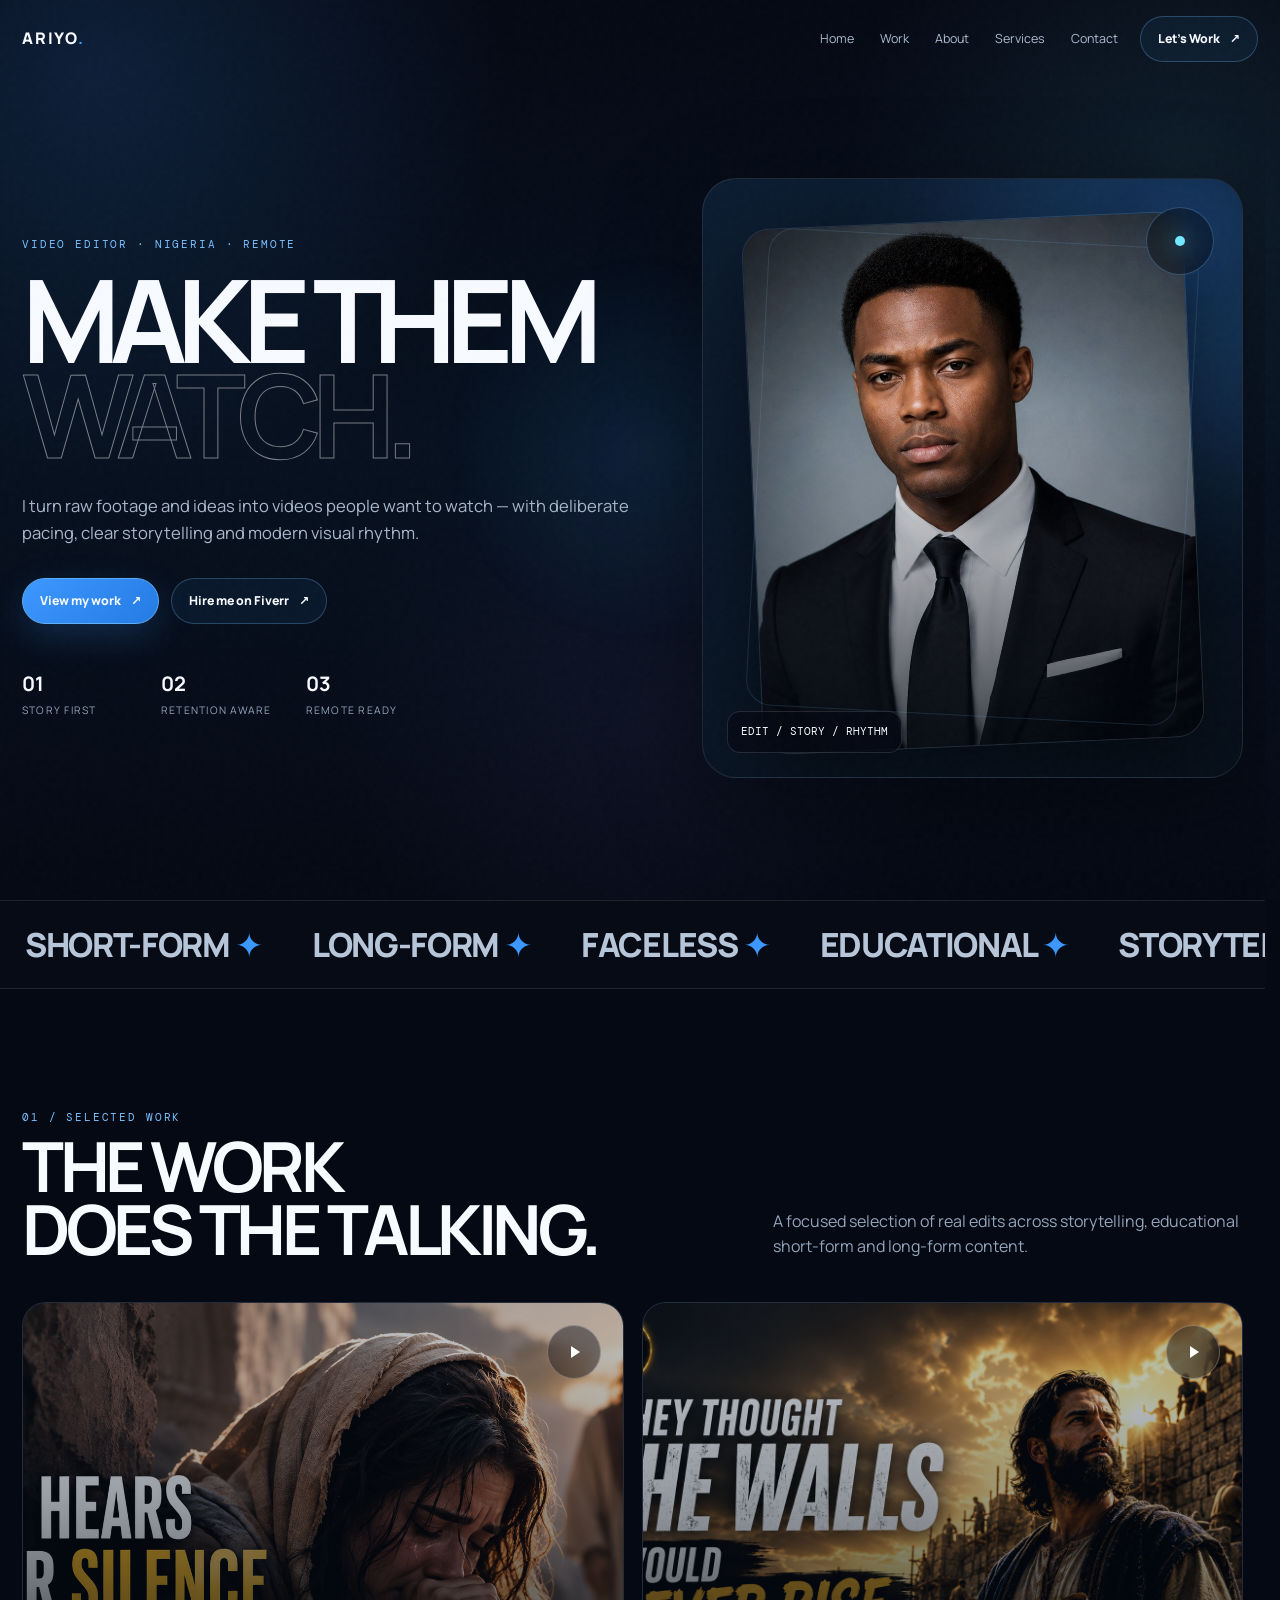
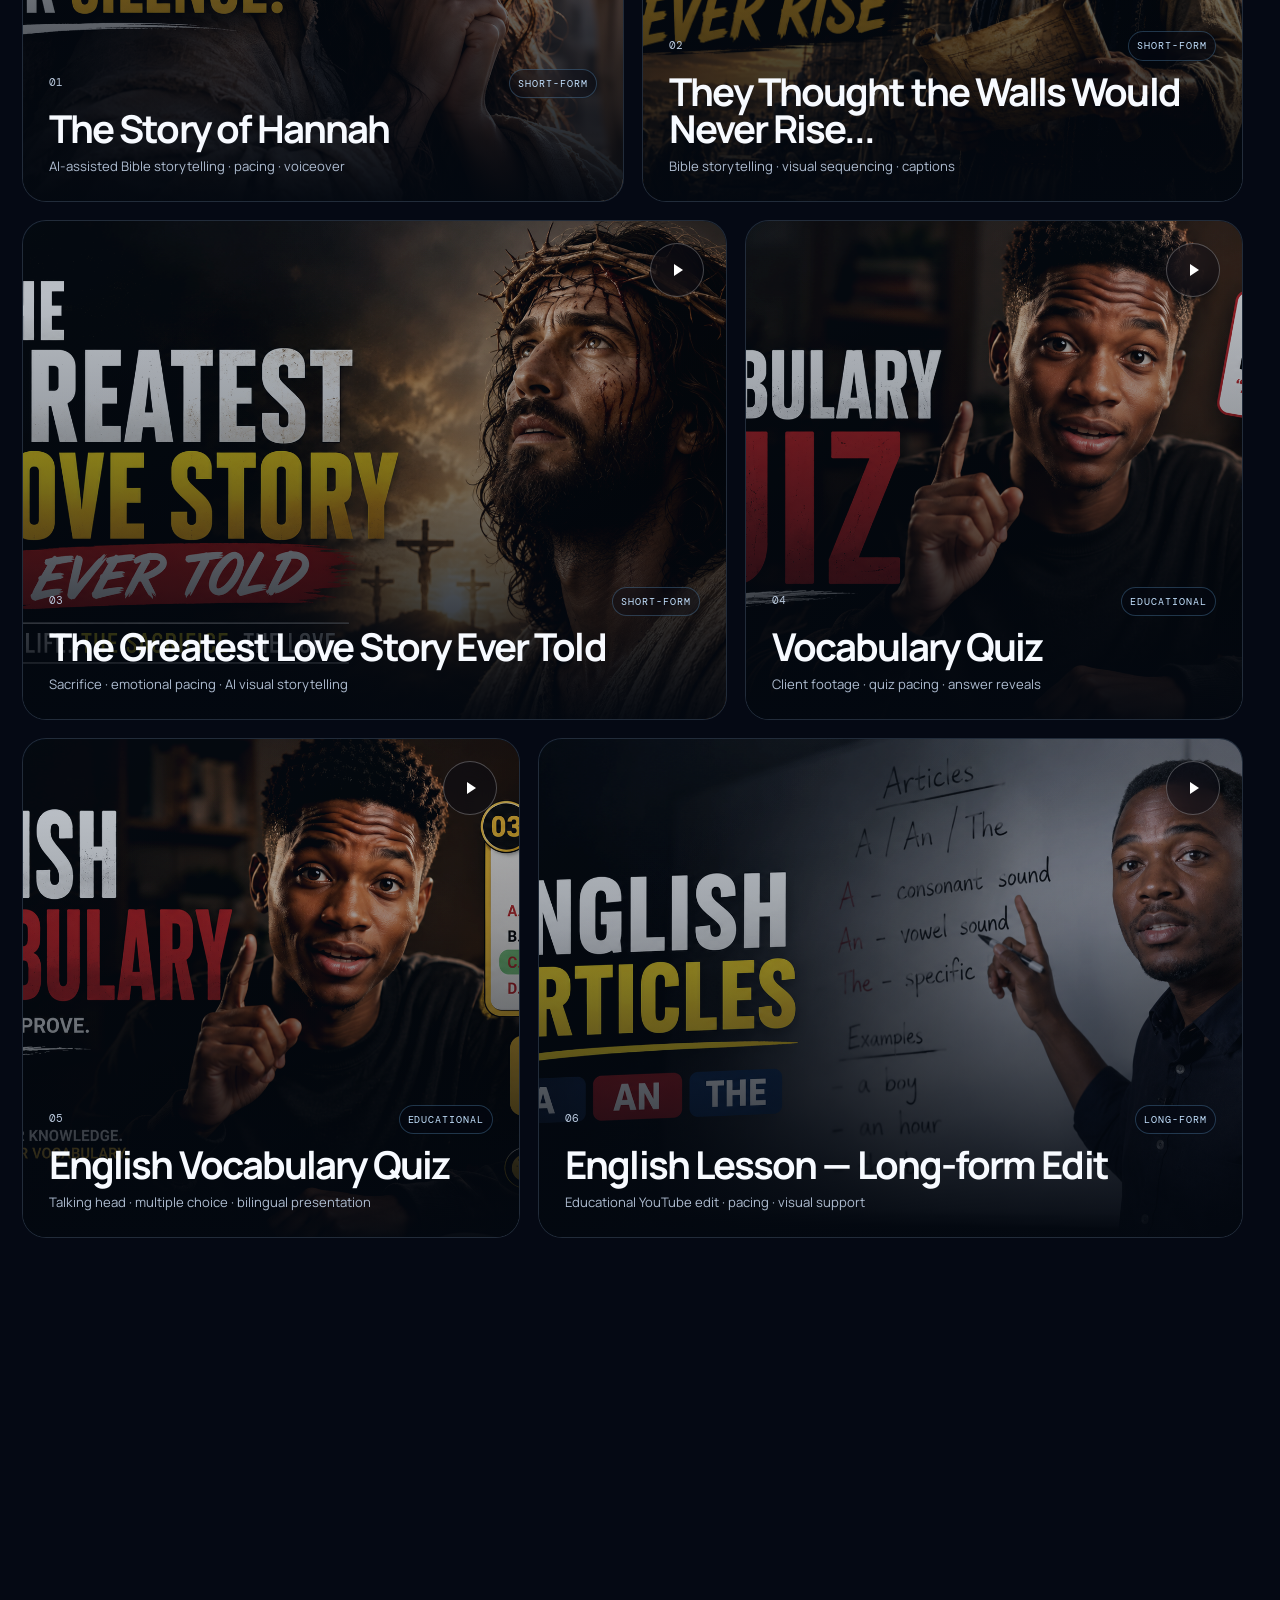
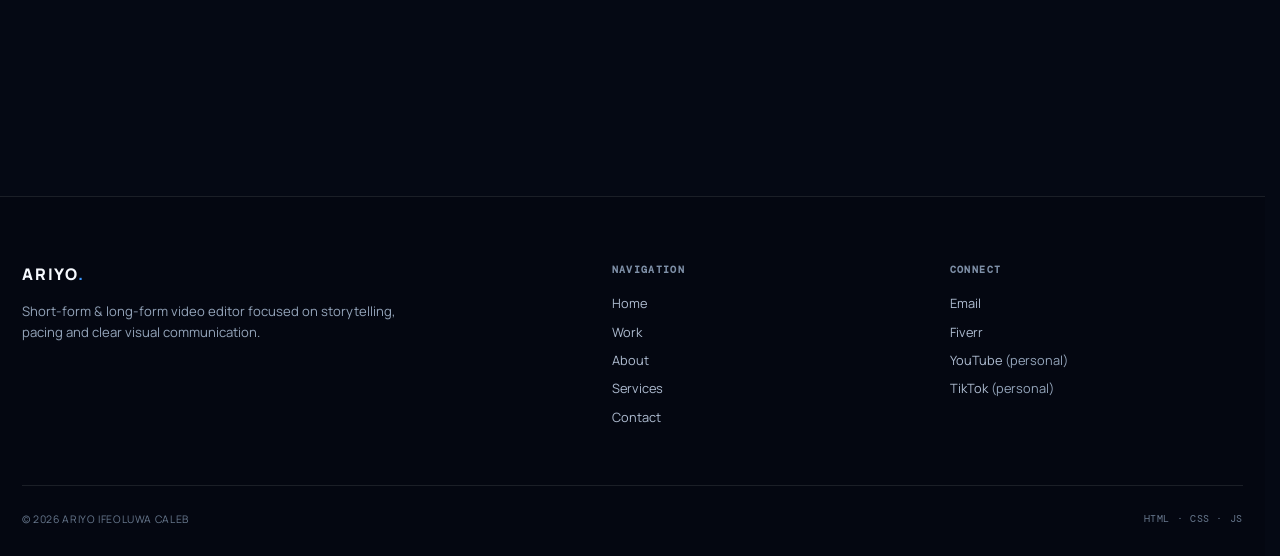
==== commit ac45011e: "Refactor index.html for improved structure and content Updated the index.html file to enhance struct" ====
--- a/index.html
+++ b/index.html
@@ -1 +1,19 @@
-<!doctype html><html lang="en"><head><meta charset="utf-8"><meta name="viewport" content="width=device-width,initial-scale=1,viewport-fit=cover"><meta name="theme-color" content="#050914"><meta name="color-scheme" content="dark"><meta property="og:type" content="website"><meta property="og:title" content="ARIYO — Video Editor"><meta property="og:description" content="Short-form & long-form video editor focused on storytelling, pacing and visual communication."><meta property="og:image" content="https://caleb-ariyo-portfolio.vercel.app/assets/images/profile.jpg"><meta property="og:url" content="https://caleb-ariyo-portfolio.vercel.app/"><meta name="twitter:card" content="summary_large_image"><meta name="twitter:title" content="ARIYO — Video Editor"><meta name="twitter:description" content="Short-form & long-form video editor focused on storytelling, pacing and visual communication."><meta name="twitter:image" content="https://caleb-ariyo-portfolio.vercel.app/assets/images/profile.jpg"><meta property="og:site_name" content="ARIYO"><meta name="description" content="ARIYO is a video editor specializing in short-form, long-form, educational and storytelling content."><meta name="google-site-verification" content="ZzKZDsliS83FqBaggAQX-ZLOka5H_cVyRtpYqv3b1DQ"><link rel="icon" href="/assets/images/favicon.svg"><link rel="stylesheet" href="/assets/css/styles.min.css"><link rel="stylesheet" href="/assets/css/locomotive-scroll.css"><script src="/assets/js/lenis.js" defer></script><script src="/assets/js/locomotive-scroll.min.js" defer></script><script src="/assets/js/gsap.min.js" defer></script><script src="/assets/js/ScrollTrigger.min.js" defer></script><script src="/assets/js/script.min.js" defer></script><title>ARIYO — Video Editor</title></head><body><section class="hero"><div class="container hero-grid"><div class="reveal"><div class="eyebrow">Video Editor · Nigeria · Remote</div><h1>MAKE THEM <span class="outline">WATCH.</span></h1><p class="h3">I create engaging video content that captivates audiences and tells compelling stories.</p><div class="cta-group"><a class="btn primary magnetic" href="#work">VIEW MY WORK</a><a class="btn secondary magnetic" href="/contact">GET IN TOUCH</a></div></div><div class="hero-visual reveal"><video autoplay muted loop playsinline><source src="/assets/videos/hero.mp4" type="video/mp4"></video></div></div><div class="marquee" aria-label="Services"><div class="marquee-track"><span>SHORT-FORM <b>✦</b></span><span>LONG-FORM <b>✦</b></span><span>FACELESS <b>✦</b></span><span>EDUCATIONAL <b>✦</b></span><span>STORYTELLING <b>✦</b></span><span>SHORT-FORM <b>✦</b></span><span>LONG-FORM <b>✦</b></span><span>FACELESS <b>✦</b></span><span>EDUCATIONAL <b>✦</b></span><span>STORYTELLING <b>✦</b></span></div></div></section><section><div class="container"><div class="section-head reveal"><div><div class="eyebrow">01 / Selected work</div><h2>THE WORK<br>DOES THE TALKING.</h2></div><p>A focused selection of real edits across different formats and platforms. Each project represents my approach to visual storytelling and pacing.</p></div><div class="work-grid" id="work"><div class="work-item reveal"><a href="#" class="work-card"><div class="work-image"><video autoplay muted loop playsinline><source src="/assets/videos/work-1.mp4" type="video/mp4"></video></div><h3>YouTube Short</h3><p>Educational Content</p></a></div><div class="work-item reveal"><a href="#" class="work-card"><div class="work-image"><video autoplay muted loop playsinline><source src="/assets/videos/work-2.mp4" type="video/mp4"></video></div><h3>TikTok Viral</h3><p>Entertainment</p></a></div><div class="work-item reveal"><a href="#" class="work-card"><div class="work-image"><video autoplay muted loop playsinline><source src="/assets/videos/work-3.mp4" type="video/mp4"></video></div><h3>Instagram Reel</h3><p>Brand Content</p></a></div><div class="work-item reveal"><a href="#" class="work-card"><div class="work-image"><video autoplay muted loop playsinline><source src="/assets/videos/work-4.mp4" type="video/mp4"></video></div><h3>YouTube Video</h3><p>Long-form Storytelling</p></a></div></div></section><section><div class="container split"><div class="reveal"><div class="eyebrow">02 / My approach</div></div><div class="reveal"><p class="big-copy">Good editing isn't about adding the most effects. It's about understanding pacing, rhythm, and what makes viewers stay engaged. I focus on clarity, impact, and emotional resonance.</p></div></section><section><div class="container"><div class="reel-strip"><div class="mini-panel reveal"><div class="eyebrow">SHORT-FORM</div><h3>Built for attention.</h3><p>Fast, clear edits for Reels, TikTok and YouTube Shorts. Every second counts.</p></div><div class="mini-panel reveal"><div class="eyebrow">LONG-FORM</div><h3>Structured storytelling.</h3><p>Engaging edits for YouTube videos and documentaries that maintain viewer interest.</p></div><div class="mini-panel reveal"><div class="eyebrow">EDUCATIONAL</div><h3>Clear communication.</h3><p>Crisp edits for courses, tutorials and explainers that make complex ideas simple.</p></div></div></section><section class="cta"><div class="container"><div class="cta-box reveal"><div class="eyebrow">03 / Start a project</div><h2>LET'S MAKE<br>SOMETHING WORTH WATCHING.</h2><a class="btn primary magnetic" href="/contact">START A PROJECT</a></div></div></section><footer><div class="container"><div class="footer-content"><p>© 2024 ARIYO. All rights reserved.</p><div class="footer-links"><a href="/about">About</a><a href="/contact">Contact</a><a href="#">Twitter</a><a href="#">Instagram</a></div></div></div></footer></body></html>+<!doctype html><html lang="en"><head><meta charset="utf-8"><meta name="viewport" content="width=device-width,initial-scale=1,viewport-fit=cover"><meta name="theme-color" content="#050914"><meta name="color-scheme" content="dark"><meta property="og:type" content="website">
+<meta property="og:title" content="ARIYO — Video Editor">
+<meta property="og:description" content="Short-form & long-form video editor focused on storytelling, pacing and visual communication.">
+<meta property="og:image" content="https://caleb-ariyo-portfolio.vercel.app/assets/images/profile.jpg">
+<meta property="og:url" content="https://caleb-ariyo-portfolio.vercel.app/">
+<meta name="twitter:card" content="summary_large_image">
+<meta name="twitter:title" content="ARIYO — Video Editor">
+<meta name="twitter:description" content="Short-form & long-form video editor focused on storytelling, pacing and visual communication.">
+<meta name="twitter:image" content="https://caleb-ariyo-portfolio.vercel.app/assets/images/profile.jpg">
+<meta property="og:site_name" content="ARIYO">
+<meta name="description" content="ARIYO is a video editor specializing in short-form, long-form, educational and storytelling content.">
+<meta name="google-site-verification" content="ZzKZDsliS83FqBaggAQX-ZLOka5H_cVyRtpYqv3b1DQ">
+<link rel="icon" href="/assets/images/favicon.svg"><link rel="stylesheet" href="/assets/css/style.css"><title>ARIYO — Video Editor Portfolio</title></head><body><a class="skip" href="#main">Skip to content</a><div class="progress"></div><div class="cursor-glow"></div><div class="noise"></div><div class="page-loading"><div class="loader" aria-label="Loading"></div></div><header class="site-header"><div class="container nav"><a class="brand" href="/">ARIYO<span>.</span></a><button class="menu-btn" aria-label="Open navigation" aria-expanded="false"></button><nav class="nav-links" aria-label="Primary navigation"><a class="active" href="/">Home</a><a class="" href="/work/">Work</a><a class="" href="/about/">About</a><a class="" href="/services/">Services</a><a class="" href="/contact/">Contact</a></nav><a class="nav-cta" href="/contact/">Let's Work <span>↗</span></a></div></header><main id="main">
+<section class="hero"><div class="container hero-grid"><div class="reveal"><div class="eyebrow">Video Editor · Nigeria · Remote</div><h1>MAKE THEM <span class="outline">WATCH.</span></h1><p class="hero-copy">I turn raw footage and ideas into videos people want to watch — with deliberate pacing, clear storytelling and modern visual rhythm.</p><div class="actions"><a class="btn primary magnetic" href="/work/">View my work <span class="arrow">↗</span></a><a class="btn magnetic" href="https://www.fiverr.com/caleb_ariyo" target="_blank" rel="noopener">Hire me on Fiverr <span class="arrow">↗</span></a></div><div class="hero-meta"><div class="stat"><strong>01</strong><span>Story first</span></div><div class="stat"><strong>02</strong><span>Retention aware</span></div><div class="stat"><strong>03</strong><span>Remote ready</span></div></div></div><div class="hero-visual reveal" data-tilt><div class="portrait-wrap"><img src="/assets/images/profile.jpg" alt="Ariyo Ifeoluwa Caleb" width="1000" height="1000" fetchpriority="high"><div class="portrait-shade"></div></div><div class="hero-orbit" aria-hidden="true"></div><div class="hero-badge mono">EDIT / STORY / RHYTHM</div></div></div></section>
+<div class="marquee" aria-label="Services"><div class="marquee-track"><span>SHORT-FORM <b>✦</b></span><span>LONG-FORM <b>✦</b></span><span>FACELESS <b>✦</b></span><span>EDUCATIONAL <b>✦</b></span><span>STORYTELLING <b>✦</b></span><span>SHORT-FORM <b>✦</b></span><span>LONG-FORM <b>✦</b></span><span>FACELESS <b>✦</b></span><span>EDUCATIONAL <b>✦</b></span><span>STORYTELLING <b>✦</b></span></div></div>
+<section><div class="container"><div class="section-head reveal"><div><div class="eyebrow">01 / Selected work</div><h2>THE WORK<br>DOES THE TALKING.</h2></div><p>A focused selection of real edits across storytelling, educational short-form and long-form content.</p></div><div class="work-grid"><a class="project-card reveal" data-tilt data-category="short-form faceless" href="/projects/hannah/"><div class="project-media"><img src="/assets/images/hannah.png" alt="The Story of Hannah project still" loading="lazy" width="960"><div class="project-overlay"></div></div><div class="play-indicator" aria-hidden="true"></div><div class="project-info"><div class="project-top"><span class="project-number">01</span><span class="tag">Short-form</span></div><h3>The Story of Hannah</h3><p>AI-assisted Bible storytelling · pacing · voiceover</p></div></a><a class="project-card reveal" data-tilt data-category="short-form faceless" href="/projects/nehemiah/"><div class="project-media"><img src="/assets/images/nehemiah.png" alt="They Thought the Walls Would Never Rise... project still" loading="lazy" width="960"><div class="project-overlay"></div></div><div class="play-indicator" aria-hidden="true"></div><div class="project-info"><div class="project-top"><span class="project-number">02</span><span class="tag">Short-form</span></div><h3>They Thought the Walls Would Never Rise...</h3><p>Bible storytelling · visual sequencing · captions</p></div></a><a class="project-card reveal" data-tilt data-category="short-form faceless" href="/projects/jesus-love/"><div class="project-media"><img src="/assets/images/jesus-love.png" alt="The Greatest Love Story Ever Told project still" loading="lazy" width="960"><div class="project-overlay"></div></div><div class="play-indicator" aria-hidden="true"></div><div class="project-info"><div class="project-top"><span class="project-number">03</span><span class="tag">Short-form</span></div><h3>The Greatest Love Story Ever Told</h3><p>Sacrifice · emotional pacing · AI visual storytelling</p></div></a><a class="project-card reveal" data-tilt data-category="short-form educational" href="/projects/quiz-1/"><div class="project-media"><img src="/assets/images/quiz-1.png" alt="Vocabulary Quiz project still" loading="lazy" width="960"><div class="project-overlay"></div></div><div class="play-indicator" aria-hidden="true"></div><div class="project-info"><div class="project-top"><span class="project-number">04</span><span class="tag">Educational</span></div><h3>Vocabulary Quiz</h3><p>Client footage · quiz pacing · answer reveals</p></div></a><a class="project-card reveal" data-tilt data-category="short-form educational" href="/projects/quiz-2/"><div class="project-media"><img src="/assets/images/quiz-2.png" alt="English Vocabulary Quiz project still" loading="lazy" width="960"><div class="project-overlay"></div></div><div class="play-indicator" aria-hidden="true"></div><div class="project-info"><div class="project-top"><span class="project-number">05</span><span class="tag">Educational</span></div><h3>English Vocabulary Quiz</h3><p>Talking head · multiple choice · bilingual presentation</p></div></a><a class="project-card reveal" data-tilt data-category="long-form educational" href="/projects/long-form/"><div class="project-media"><img src="/assets/images/long-form.png" alt="English Lesson — Long-form Edit project still" loading="lazy" width="960"><div class="project-overlay"></div></div><div class="play-indicator" aria-hidden="true"></div><div class="project-info"><div class="project-top"><span class="project-number">06</span><span class="tag">Long-form</span></div><h3>English Lesson — Long-form Edit</h3><p>Educational YouTube edit · pacing · visual support</p></div></a></div></div></section>
+<section><div class="container split"><div class="reveal"><div class="eyebrow">02 / My approach</div></div><div class="reveal"><p class="big-copy">Good editing isn't about adding the most effects. It's about knowing <em>when to cut</em>, what to emphasize, and how to make the next second feel worth watching.</p><div class="feature-list"><div class="feature"><div class="num">01</div><div><h3>Story first</h3><p>Every cut should serve the idea, emotion or momentum of the video.</p></div></div><div class="feature"><div class="num">02</div><div><h3>Details matter</h3><p>Captions, sound, visual consistency and pacing all shape the final experience.</p></div></div><div class="feature"><div class="num">03</div><div><h3>Always learning</h3><p>I keep refining my workflow and exploring better ways to turn raw footage into engaging content.</p></div></div></div></div></div></section>
+<section><div class="container"><div class="reel-strip"><div class="mini-panel reveal"><div class="eyebrow">SHORT-FORM</div><h3>Built for attention.</h3><p>Fast, clear edits for Reels, TikTok and YouTube Shorts — from talking heads to faceless storytelling.</p></div><div class="mini-panel reveal"><div class="eyebrow">LONG-FORM</div><h3>Built for clarity.</h3><p>Longer lessons and YouTube-style content shaped around structure, pacing and visual support.</p></div></div></div></section>
+<section class="cta"><div class="container"><div class="cta-box reveal"><div class="eyebrow">03 / Start a project</div><h2>LET'S MAKE<br>SOMETHING WORTH WATCHING.</h2><a class="btn primary magnetic" href="/contact/">Start a conversation <span class="arrow">↗</span></a></div></div></section></main><footer class="footer"><div class="container"><div class="footer-grid"><div><a class="brand" href="/">ARIYO<span>.</span></a><p>Short-form & long-form video editor focused on storytelling, pacing and clear visual communication.</p></div><div><h4>Navigation</h4><a href="/">Home</a><a href="/work/">Work</a><a href="/about/">About</a><a href="/services/">Services</a><a href="/contact/">Contact</a></div><div><h4>Connect</h4><a href="mailto:cyrilcaleb12@gmail.com">Email</a><a href="https://www.fiverr.com/caleb_ariyo" target="_blank" rel="noopener">Fiverr</a><a href="https://www.youtube.com/@FaithMotives0" target="_blank" rel="noopener">YouTube <span class="muted">(personal)</span></a><a href="https://www.tiktok.com/@faithmotives0" target="_blank" rel="noopener">TikTok <span class="muted">(personal)</span></a></div></div><div class="copyright"><span>© <span data-year></span> ARIYO IFEOLUWA CALEB</span><span class="mono">HTML · CSS · JS</span></div></div></footer><script src="/assets/js/main.js"></script></body></html>
--- a/assets/css/style.css
+++ b/assets/css/style.css
@@ -0,0 +1,32 @@
+
+@import url('https://fonts.googleapis.com/css2?family=DM+Mono:wght@400;500&family=Manrope:wght@400;500;600;700;800&display=swap');
+:root{
+ --bg:#050914;--bg-soft:#08111f;--panel:#0b1626;--panel-2:#0e1d31;--text:#f7faff;--muted:#94a4ba;--muted-2:#6f8098;
+ --blue:#3c98ff;--blue-2:#78c1ff;--cyan:#73e9ff;--violet:#9b8cff;--lime:#c8ff73;--line:rgba(255,255,255,.095);--line-strong:rgba(120,193,255,.25);
+ --max:1240px;--radius:24px;--ease:cubic-bezier(.2,.8,.2,1);--shadow:0 30px 100px rgba(0,0,0,.38);
+}
+*{box-sizing:border-box}html{scroll-behavior:smooth;scrollbar-gutter:stable}body{margin:0;background:var(--bg);color:var(--text);font-family:Manrope,system-ui,sans-serif;line-height:1.6;overflow-x:hidden}body:before{content:"";position:fixed;inset:0;z-index:-3;pointer-events:none;background:radial-gradient(circle at 8% 8%,rgba(60,152,255,.15),transparent 28%),radial-gradient(circle at 92% 18%,rgba(115,233,255,.08),transparent 24%),radial-gradient(circle at 50% 80%,rgba(155,140,255,.055),transparent 32%),linear-gradient(180deg,#050914 0%,#07111f 50%,#050914 100%)}body:after{content:"";position:fixed;inset:0;z-index:-2;pointer-events:none;opacity:.15;background-image:radial-gradient(rgba(255,255,255,.34) .5px,transparent .5px);background-size:6px 6px;mask-image:linear-gradient(to bottom,black,transparent 80%)}
+a{color:inherit;text-decoration:none}button,input,textarea{font:inherit}button{cursor:pointer}img,video{display:block;max-width:100%}::selection{background:rgba(60,152,255,.3);color:#fff}.container{width:min(var(--max),calc(100% - 44px));margin-inline:auto}.mono,.eyebrow,.tag,.project-number,.meta-label{font-family:"DM Mono",monospace}.eyebrow{font-size:.68rem;letter-spacing:.17em;text-transform:uppercase;color:var(--blue-2)}.muted{color:var(--muted)}
+.skip{position:fixed;left:16px;top:-80px;z-index:10000;padding:12px 16px;background:#fff;color:#000;border-radius:10px}.skip:focus{top:16px}.progress{position:fixed;top:0;left:0;height:2px;width:0;z-index:10001;background:linear-gradient(90deg,var(--blue),var(--cyan),var(--violet));box-shadow:0 0 20px rgba(60,152,255,.7)}
+.cursor-glow{position:fixed;z-index:-1;width:420px;height:420px;border-radius:50%;pointer-events:none;transform:translate(-50%,-50%);background:radial-gradient(circle,rgba(60,152,255,.14),transparent 67%);filter:blur(12px);opacity:.8}.noise{position:fixed;inset:0;pointer-events:none;z-index:9998;opacity:.025;background-image:url("data:image/svg+xml,%3Csvg viewBox='0 0 180 180' xmlns='http://www.w3.org/2000/svg'%3E%3Cfilter id='n'%3E%3CfeTurbulence type='fractalNoise' baseFrequency='.9' numOctaves='3' stitchTiles='stitch'/%3E%3C/filter%3E%3Crect width='100%25' height='100%25' filter='url(%23n)' opacity='.8'/%3E%3C/svg%3E")}
+.site-header{position:fixed;top:0;left:0;right:0;z-index:1000;padding:16px 0;transition:background .35s var(--ease),border-color .35s var(--ease),transform .35s var(--ease)}.site-header.scrolled{background:rgba(5,9,20,.72);backdrop-filter:blur(18px) saturate(130%);border-bottom:1px solid var(--line)}.nav{display:flex;align-items:center;gap:22px}.brand{font-size:1rem;font-weight:800;letter-spacing:.13em;margin-right:auto}.brand span{color:var(--blue)}.nav-links{display:flex;align-items:center;gap:26px}.nav-links a{position:relative;padding:8px 0;font-size:.78rem;color:#aebbd0}.nav-links a:after{content:"";position:absolute;left:0;bottom:2px;width:0;height:1px;background:var(--blue-2);transition:width .3s var(--ease)}.nav-links a:hover,.nav-links a.active{color:#fff}.nav-links a:hover:after,.nav-links a.active:after{width:100%}.nav-cta,.btn{display:inline-flex;align-items:center;justify-content:center;gap:10px;border:1px solid rgba(120,193,255,.28);background:rgba(60,152,255,.07);padding:12px 17px;border-radius:999px;font-size:.77rem;font-weight:800;transition:transform .35s var(--ease),box-shadow .35s var(--ease),border-color .35s var(--ease),background .35s var(--ease)}.btn.primary{background:linear-gradient(135deg,#3c98ff,#247be4);border-color:#5eafff;box-shadow:0 12px 35px rgba(60,152,255,.2)}.btn:hover,.nav-cta:hover{transform:translateY(-3px);border-color:rgba(120,193,255,.7);box-shadow:0 18px 48px rgba(60,152,255,.17)}.btn .arrow{transition:transform .3s var(--ease)}.btn:hover .arrow{transform:translate(3px,-2px)}.menu-btn{display:none;border:1px solid var(--line);background:rgba(255,255,255,.035);color:#fff;width:42px;height:42px;border-radius:13px;font-size:0}.menu-btn:before,.menu-btn:after{content:"";display:block;width:18px;height:1px;background:#fff;margin:5px auto;transition:.3s var(--ease)}.menu-btn.open:before{transform:translateY(3px) rotate(45deg)}.menu-btn.open:after{transform:translateY(-3px) rotate(-45deg)}
+section{padding:120px 0;content-visibility:auto;contain-intrinsic-size:800px}.hero{min-height:100svh;padding:145px 0 90px;display:grid;align-items:center;position:relative}.hero-grid{display:grid;grid-template-columns:minmax(0,1.06fr) minmax(360px,.94fr);gap:70px;align-items:center}.hero h1{font-size:clamp(4rem,9vw,9.2rem);line-height:.83;letter-spacing:-.085em;margin:18px 0 30px;max-width:900px}.outline{color:transparent;-webkit-text-stroke:1px rgba(255,255,255,.45)}.hero-copy{font-size:1.04rem;color:#aab7ca;max-width:650px}.actions{display:flex;gap:12px;flex-wrap:wrap;margin-top:32px}.hero-meta{display:flex;gap:34px;flex-wrap:wrap;margin-top:44px}.stat{min-width:105px}.stat strong{display:block;font-size:1.25rem}.stat span{display:block;margin-top:2px;color:var(--muted);font-size:.65rem;letter-spacing:.12em;text-transform:uppercase}.hero-visual{position:relative;min-height:600px;border:1px solid var(--line);border-radius:34px;overflow:hidden;background:linear-gradient(145deg,#0d1d32,#07101b);box-shadow:var(--shadow);isolation:isolate}.hero-visual:before{content:"";position:absolute;width:420px;height:420px;right:-140px;top:-120px;border-radius:50%;background:rgba(60,152,255,.22);filter:blur(70px)}.hero-visual:after{content:"";position:absolute;inset:10%;border:1px solid rgba(120,193,255,.15);border-radius:26px;transform:rotate(3deg);transition:.7s var(--ease)}.hero-visual:hover:after{transform:rotate(0) scale(.985)}.portrait-wrap{position:absolute;inset:7% 9% 5%;border-radius:28px;overflow:hidden;border:1px solid rgba(255,255,255,.1);transform:rotate(-2.5deg);transition:.7s var(--ease);box-shadow:0 30px 80px rgba(0,0,0,.45)}.hero-visual:hover .portrait-wrap{transform:rotate(0) scale(1.02)}.portrait-wrap img{width:100%;height:100%;object-fit:cover;object-position:center top;filter:saturate(.9) contrast(1.04)}.portrait-shade{position:absolute;inset:0;background:linear-gradient(180deg,transparent 35%,rgba(3,8,16,.76) 100%)}.hero-badge{position:absolute;left:24px;bottom:24px;z-index:3;padding:11px 13px;border:1px solid rgba(255,255,255,.12);border-radius:13px;background:rgba(5,9,20,.62);backdrop-filter:blur(14px);font-size:.68rem}.hero-orbit{position:absolute;right:28px;top:28px;z-index:3;width:68px;height:68px;border-radius:50%;border:1px solid rgba(120,193,255,.3);display:grid;place-items:center;background:rgba(5,9,20,.38);backdrop-filter:blur(12px);box-shadow:0 0 50px rgba(60,152,255,.12)}.hero-orbit:after{content:"";width:10px;height:10px;border-radius:50%;background:var(--cyan);box-shadow:0 0 24px var(--cyan)}
+.marquee{overflow:hidden;border-block:1px solid var(--line);padding:17px 0;background:rgba(255,255,255,.012)}.marquee-track{display:flex;width:max-content;animation:marquee 28s linear infinite}.marquee span{font-size:clamp(1.2rem,2.6vw,2.15rem);font-weight:800;letter-spacing:-.04em;padding:0 25px;color:#b7c5d8;white-space:nowrap}.marquee b{color:var(--blue)}@keyframes marquee{to{transform:translateX(-50%)}}
+.section-head{display:flex;justify-content:space-between;align-items:end;gap:30px;margin-bottom:42px}.section-head h2{font-size:clamp(2.4rem,5.4vw,5.2rem);line-height:.9;letter-spacing:-.065em;margin:9px 0 0}.section-head>p{max-width:470px;color:var(--muted);margin:0}.work-grid{display:grid;grid-template-columns:repeat(12,1fr);gap:18px}.project-card{grid-column:span 6;min-height:500px;position:relative;overflow:hidden;border:1px solid var(--line);border-radius:var(--radius);background:var(--panel);isolation:isolate;transform-style:preserve-3d;transition:border-color .45s var(--ease),box-shadow .45s var(--ease),transform .2s linear}.project-card:nth-child(3){grid-column:span 7}.project-card:nth-child(4){grid-column:span 5}.project-card:nth-child(5){grid-column:span 5}.project-card:nth-child(6){grid-column:span 7}.project-media{position:absolute;inset:0;background:linear-gradient(145deg,#11253f,#07101a);overflow:hidden}.project-media img{width:100%;height:100%;object-fit:cover;opacity:.73;transition:transform .8s var(--ease),opacity .6s var(--ease),filter .6s var(--ease);filter:saturate(.88) contrast(1.05)}.project-overlay{position:absolute;inset:0;background:linear-gradient(180deg,rgba(3,8,16,.03) 15%,rgba(3,8,16,.18) 38%,rgba(3,8,16,.96) 100%)}.project-card:before{content:"";position:absolute;z-index:1;inset:0;background:radial-gradient(circle at var(--mx,50%) var(--my,50%),rgba(115,233,255,.16),transparent 28%);opacity:0;transition:opacity .35s}.project-card:hover{border-color:var(--line-strong);box-shadow:0 30px 90px rgba(0,0,0,.3)}.project-card:hover:before{opacity:1}.project-card:hover .project-media img{transform:scale(1.055);opacity:.9;filter:saturate(1) contrast(1.07)}.project-info{position:absolute;z-index:3;left:26px;right:26px;bottom:24px}.project-top{display:flex;justify-content:space-between;align-items:center;margin-bottom:12px}.project-number{font-size:.7rem;color:#b8c7db}.tag{font-size:.61rem;text-transform:uppercase;letter-spacing:.1em;color:#c4e2ff;border:1px solid rgba(120,193,255,.25);padding:6px 8px;border-radius:999px;background:rgba(5,9,20,.3);backdrop-filter:blur(8px)}.project-info h3{font-size:clamp(1.55rem,3vw,2.7rem);line-height:.98;letter-spacing:-.05em;margin:0 0 8px}.project-info p{margin:0;color:#aebcd0;font-size:.82rem;max-width:650px}.play-indicator{position:absolute;z-index:4;right:22px;top:22px;width:54px;height:54px;border:1px solid rgba(255,255,255,.26);border-radius:50%;display:grid;place-items:center;background:rgba(5,9,20,.42);backdrop-filter:blur(12px);transition:.4s var(--ease)}.play-indicator:after{content:"";margin-left:3px;border-left:9px solid #fff;border-top:6px solid transparent;border-bottom:6px solid transparent}.project-card:hover .play-indicator{background:var(--blue);border-color:#79c4ff;transform:scale(1.08)}
+.reel-strip{display:grid;grid-template-columns:1fr 1fr;gap:18px;margin-top:18px}.mini-panel{border:1px solid var(--line);border-radius:22px;background:linear-gradient(145deg,rgba(255,255,255,.035),rgba(255,255,255,.012));padding:26px;min-height:180px;position:relative;overflow:hidden}.mini-panel:after{content:"";position:absolute;width:170px;height:170px;right:-60px;bottom:-70px;background:rgba(60,152,255,.12);filter:blur(35px);border-radius:50%}.mini-panel h3{margin:8px 0 5px;font-size:1.35rem}.mini-panel p{color:var(--muted);margin:0;max-width:520px}
+.split{display:grid;grid-template-columns:.72fr 1.28fr;gap:90px}.big-copy{font-size:clamp(1.9rem,3.8vw,4rem);line-height:1.03;letter-spacing:-.055em;margin:0}.big-copy em{color:var(--blue-2);font-style:normal}.feature-list{border-top:1px solid var(--line);margin-top:46px}.feature{display:grid;grid-template-columns:58px 1fr;gap:18px;padding:24px 0;border-bottom:1px solid var(--line)}.feature .num{font-family:"DM Mono";color:var(--blue-2)}.feature h3{margin:0 0 4px;font-size:1.08rem}.feature p{margin:0;color:var(--muted);max-width:650px}
+.cta{padding:90px 0 125px}.cta-box{position:relative;overflow:hidden;border:1px solid rgba(120,193,255,.2);border-radius:32px;padding:72px 40px;text-align:center;background:radial-gradient(circle at 80% 10%,rgba(60,152,255,.2),transparent 30%),radial-gradient(circle at 20% 100%,rgba(155,140,255,.1),transparent 35%),linear-gradient(145deg,#0b1729,#07101c);box-shadow:var(--shadow)}.cta-box:before{content:"";position:absolute;inset:14px;border:1px solid rgba(255,255,255,.045);border-radius:24px;pointer-events:none}.cta h2{font-size:clamp(3rem,7.5vw,7.7rem);line-height:.87;letter-spacing:-.075em;max-width:950px;margin:14px auto 30px}
+.page-hero{padding:165px 0 85px}.page-hero h1,.case-hero h1{font-size:clamp(3.8rem,9vw,9rem);line-height:.83;letter-spacing:-.085em;margin:15px 0 25px}.page-hero p{max-width:680px;color:var(--muted);font-size:1.03rem}.filters{display:flex;gap:8px;flex-wrap:wrap;margin-bottom:30px}.filter{border:1px solid var(--line);background:rgba(255,255,255,.02);color:#9cabc0;padding:10px 14px;border-radius:999px;font-size:.72rem;text-transform:uppercase;letter-spacing:.05em;transition:.3s}.filter:hover,.filter.active{color:#fff;border-color:rgba(120,193,255,.4);background:rgba(60,152,255,.13)}
+.about-grid{display:grid;grid-template-columns:.8fr 1.2fr;gap:70px;align-items:start}.about-photo{border-radius:28px;overflow:hidden;border:1px solid var(--line);background:var(--panel);position:sticky;top:105px}.about-photo img{width:100%;aspect-ratio:1/1.15;object-fit:cover;object-position:center top}.about-copy h2{font-size:clamp(2.2rem,5vw,4.8rem);line-height:.93;letter-spacing:-.06em;margin:0 0 24px}.pill-row{display:flex;gap:8px;flex-wrap:wrap;margin:25px 0}.pill{font-family:"DM Mono";font-size:.65rem;border:1px solid var(--line);padding:8px 10px;border-radius:999px;color:#b7c5d8}.values{display:grid;gap:0;border-top:1px solid var(--line);margin-top:45px}.value{display:grid;grid-template-columns:75px 1fr;gap:20px;padding:25px 0;border-bottom:1px solid var(--line)}.value strong{font-family:"DM Mono";color:var(--blue-2)}.value h3{margin:0 0 5px}.value p{margin:0;color:var(--muted)}
+.services-grid{display:grid;grid-template-columns:repeat(2,1fr);gap:16px}.service{padding:32px;border:1px solid var(--line);border-radius:24px;background:linear-gradient(145deg,rgba(255,255,255,.035),rgba(255,255,255,.012));position:relative;overflow:hidden;min-height:250px;transition:.45s var(--ease)}.service:hover{transform:translateY(-6px);border-color:var(--line-strong);box-shadow:0 25px 70px rgba(0,0,0,.22)}.service .service-no{font-family:"DM Mono";color:var(--blue-2);font-size:.7rem}.service h2{font-size:clamp(1.6rem,3vw,2.6rem);line-height:.95;letter-spacing:-.045em;margin:28px 0 10px}.service p{color:var(--muted);max-width:500px}.service .chips{display:flex;gap:6px;flex-wrap:wrap;margin-top:22px}.chip{font-size:.62rem;padding:6px 8px;border:1px solid var(--line);border-radius:999px;color:#aebcd0}
+.case-hero{padding:165px 0 55px}.case-meta{display:flex;gap:8px;flex-wrap:wrap}.case-meta span{border:1px solid var(--line);padding:7px 10px;border-radius:999px;color:#b6c5d8;font-size:.67rem}.case-layout{display:grid;grid-template-columns:minmax(0,1.45fr) minmax(260px,.55fr);gap:50px;align-items:start}.case-video{border:1px solid var(--line);border-radius:28px;overflow:hidden;background:#02050a;box-shadow:var(--shadow);position:relative}.case-video video{width:100%;height:auto;max-height:78vh;object-fit:contain;background:#02050a}.video-empty{aspect-ratio:16/9;display:grid;place-items:center;padding:30px;text-align:center;background:radial-gradient(circle at 50% 20%,rgba(60,152,255,.16),transparent 35%),#07101c}.video-empty .empty-inner{max-width:540px}.video-empty strong{display:block;font-size:1.2rem}.video-empty p{color:var(--muted);font-size:.82rem}.case-sidebar{border:1px solid var(--line);border-radius:22px;padding:24px;background:rgba(255,255,255,.025);position:sticky;top:105px}.meta-block{padding:0 0 20px;margin-bottom:20px;border-bottom:1px solid var(--line)}.meta-block:last-child{border-bottom:0;margin-bottom:0;padding-bottom:0}.meta-label{display:block;color:var(--muted-2);font-size:.61rem;letter-spacing:.12em;text-transform:uppercase;margin-bottom:7px}.meta-block strong{font-size:.88rem}.case-content{max-width:880px;margin-top:70px}.case-content h2{font-size:clamp(2rem,4vw,3.6rem);line-height:.95;letter-spacing:-.055em;margin:0 0 16px}.case-content p{color:#b4c0d1;max-width:820px}.case-sections{display:grid;grid-template-columns:1fr 1fr;gap:18px;margin-top:35px}.case-card{border-top:1px solid var(--line);padding-top:18px}.case-card h3{margin:0 0 8px;font-size:1rem}.case-card p{font-size:.86rem;margin:0}.role-list{display:flex;gap:7px;flex-wrap:wrap;margin-top:15px}.role-list span{font-family:"DM Mono";font-size:.62rem;padding:7px 9px;border:1px solid var(--line);border-radius:999px;color:#b7c6d9}.next-project{margin-top:100px;padding:28px 0;border-top:1px solid var(--line);display:flex;justify-content:space-between;gap:20px;align-items:center}.next-project strong{font-size:clamp(1.4rem,3vw,2.5rem);letter-spacing:-.04em}
+.contact-grid{display:grid;grid-template-columns:.7fr 1.3fr;gap:80px}.contact-copy h2{font-size:clamp(2.5rem,6vw,6rem);line-height:.9;letter-spacing:-.07em;margin:10px 0 20px}.contact-copy p{color:var(--muted);max-width:480px}.contact-links{display:grid;gap:8px;margin-top:32px}.contact-link{display:flex;align-items:center;justify-content:space-between;padding:16px 0;border-bottom:1px solid var(--line);font-size:.9rem}.contact-link span:last-child{color:var(--blue-2)}.contact-form{border:1px solid var(--line);border-radius:26px;padding:30px;background:linear-gradient(145deg,rgba(255,255,255,.035),rgba(255,255,255,.012))}.field{margin-bottom:17px}.field label{display:block;font-size:.68rem;color:#9babc0;text-transform:uppercase;letter-spacing:.1em;margin-bottom:7px}.field input,.field textarea{width:100%;border:1px solid var(--line);background:#07101d;color:#fff;border-radius:13px;padding:13px 14px;outline:0;transition:.25s}.field textarea{min-height:155px;resize:vertical}.field input:focus,.field textarea:focus{border-color:rgba(120,193,255,.6);box-shadow:0 0 0 4px rgba(60,152,255,.08)}.form-note{color:var(--muted);font-size:.72rem;margin-top:12px}.form-status{margin-top:14px;color:var(--cyan);font-size:.78rem}
+.footer{border-top:1px solid var(--line);padding:65px 0 28px;background:rgba(0,0,0,.12)}.footer-grid{display:grid;grid-template-columns:1.3fr .7fr .7fr;gap:45px}.footer p{color:var(--muted);max-width:380px;font-size:.82rem}.footer h4{font-family:"DM Mono";font-size:.65rem;text-transform:uppercase;letter-spacing:.13em;color:#7f90a8;margin:0 0 14px}.footer-grid>div:not(:first-child) a{display:block;color:#aebbd0;font-size:.8rem;margin:8px 0}.footer-grid>div:not(:first-child) a:hover{color:#fff}.copyright{display:flex;justify-content:space-between;gap:20px;padding-top:25px;margin-top:50px;border-top:1px solid var(--line);color:#68788e;font-size:.65rem;letter-spacing:.06em}
+.reveal{opacity:0;transform:translateY(26px);transition:opacity .8s var(--ease),transform .8s var(--ease)}.reveal.is-visible{opacity:1;transform:none}.stagger>*{--i:0}.magnetic{will-change:transform}.page-loading{position:fixed;inset:0;background:#050914;z-index:99999;display:grid;place-items:center;transition:opacity .45s var(--ease),visibility .45s}.page-loading.hide{opacity:0;visibility:hidden}.loader{width:90px;height:1px;background:rgba(255,255,255,.1);position:relative;overflow:hidden}.loader:after{content:"";position:absolute;left:-50%;width:50%;height:100%;background:linear-gradient(90deg,transparent,var(--blue),var(--cyan),transparent);animation:load 1.1s infinite}@keyframes load{to{left:100%}}
+.not-found{min-height:70vh;display:grid;place-items:center;text-align:center}.not-found h1{font-size:clamp(6rem,18vw,13rem);line-height:.8;letter-spacing:-.09em;margin:0}.not-found p{color:var(--muted)}
+.youtube-video { position: relative; width: 100%;aspect-ratio: 16 / 9;overflow: hidden;border-radius: 20px;background: #080b12;box-shadow: 0 20px 60px rgba(0, 0, 0, 0.35);}
+.youtube-video iframe {position: absolute;inset: 0;width: 100%;height: 100%;border: 0;}
+@media (max-width:980px){.container{width:min(var(--max),calc(100% - 34px))}.nav-links{display:none;position:absolute;left:17px;right:17px;top:69px;padding:14px;background:rgba(7,15,28,.95);backdrop-filter:blur(18px);border:1px solid var(--line);border-radius:18px;box-shadow:0 25px 70px rgba(0,0,0,.4);flex-direction:column;align-items:stretch;gap:2px}.nav-links.open{display:flex}.nav-links a{padding:13px 10px;border-bottom:1px solid rgba(255,255,255,.05)}.nav-links a:last-child{border-bottom:0}.menu-btn{display:block}.nav-cta{display:none}.hero-grid,.split,.about-grid,.contact-grid,.case-layout{grid-template-columns:1fr}.hero{padding-top:125px}.hero-visual{min-height:620px;max-width:760px;width:100%;margin-inline:auto}.about-photo,.case-sidebar{position:static}.case-layout{gap:28px}.case-video{order:1}.case-sidebar{order:2}.project-card,.project-card:nth-child(3),.project-card:nth-child(4),.project-card:nth-child(5),.project-card:nth-child(6){grid-column:span 6}.section-head{align-items:start;flex-direction:column}.services-grid{grid-template-columns:1fr}.footer-grid{grid-template-columns:1fr 1fr}.footer-grid>div:first-child{grid-column:span 2}}
+@media (max-width:680px){section{padding:82px 0}.container{width:calc(100% - 28px)}.hero{min-height:auto;padding:118px 0 65px}.hero-grid{gap:38px}.hero h1{font-size:clamp(3.5rem,18vw,6rem);margin-bottom:22px}.hero-copy{font-size:.94rem}.hero-meta{gap:20px;margin-top:30px}.hero-visual{min-height:520px;border-radius:25px}.portrait-wrap{inset:5% 7% 4%;border-radius:21px}.hero-orbit{width:56px;height:56px;right:18px;top:18px}.hero-badge{left:17px;bottom:17px}.marquee{padding:13px 0}.marquee span{font-size:1.05rem;padding:0 17px}.section-head{margin-bottom:28px}.section-head h2{font-size:clamp(2.4rem,13vw,4.6rem)}.work-grid{display:grid;grid-template-columns:1fr;gap:13px}.project-card,.project-card:nth-child(n){grid-column:1;min-height:430px;border-radius:20px}.project-info{left:18px;right:18px;bottom:18px}.project-info h3{font-size:clamp(1.55rem,8vw,2.3rem)}.play-indicator{width:48px;height:48px;right:17px;top:17px}.reel-strip{grid-template-columns:1fr}.split{gap:35px}.big-copy{font-size:clamp(1.9rem,9vw,3rem)}.feature{grid-template-columns:42px 1fr;gap:13px}.cta{padding:60px 0 85px}.cta-box{padding:52px 18px;border-radius:25px}.cta-box:before{inset:9px;border-radius:18px}.cta h2{font-size:clamp(2.7rem,13vw,5rem)}.page-hero{padding:125px 0 55px}.page-hero h1,.case-hero h1{font-size:clamp(3.5rem,17vw,6rem)}.filters{overflow-x:auto;flex-wrap:nowrap;padding-bottom:4px;scrollbar-width:none}.filters::-webkit-scrollbar{display:none}.filter{flex:0 0 auto}.about-copy h2{font-size:clamp(2.4rem,12vw,4rem)}.about-photo img{aspect-ratio:1/1.1}.case-hero{padding:125px 0 40px}.case-video{border-radius:20px}.case-video video{max-height:none}.video-empty{aspect-ratio:9/16}.case-content{margin-top:50px}.case-sections{grid-template-columns:1fr}.next-project{margin-top:70px;align-items:flex-start;flex-direction:column}.contact-grid{gap:45px}.contact-copy h2{font-size:clamp(3rem,14vw,5.5rem)}.contact-form{padding:21px;border-radius:21px}.footer{padding-top:50px}.footer-grid{grid-template-columns:1fr}.footer-grid>div:first-child{grid-column:auto}.copyright{flex-direction:column;gap:8px;margin-top:35px}.cursor-glow{display:none}.noise{opacity:.018}}
+@media (hover:none),(pointer:coarse){.cursor-glow{display:none}.project-card:hover{box-shadow:none}.project-card:hover .project-media img{transform:none}.project-card:hover .play-indicator{transform:none}.service:hover{transform:none}.hero-visual:hover .portrait-wrap{transform:rotate(-2.5deg)}}
+@media (prefers-reduced-motion:reduce){html{scroll-behavior:auto}.marquee-track{animation:none}.reveal{opacity:1;transform:none;transition:none}*,*:before,*:after{animation-duration:.001ms!important;animation-iteration-count:1!important;transition-duration:.001ms!important}}
